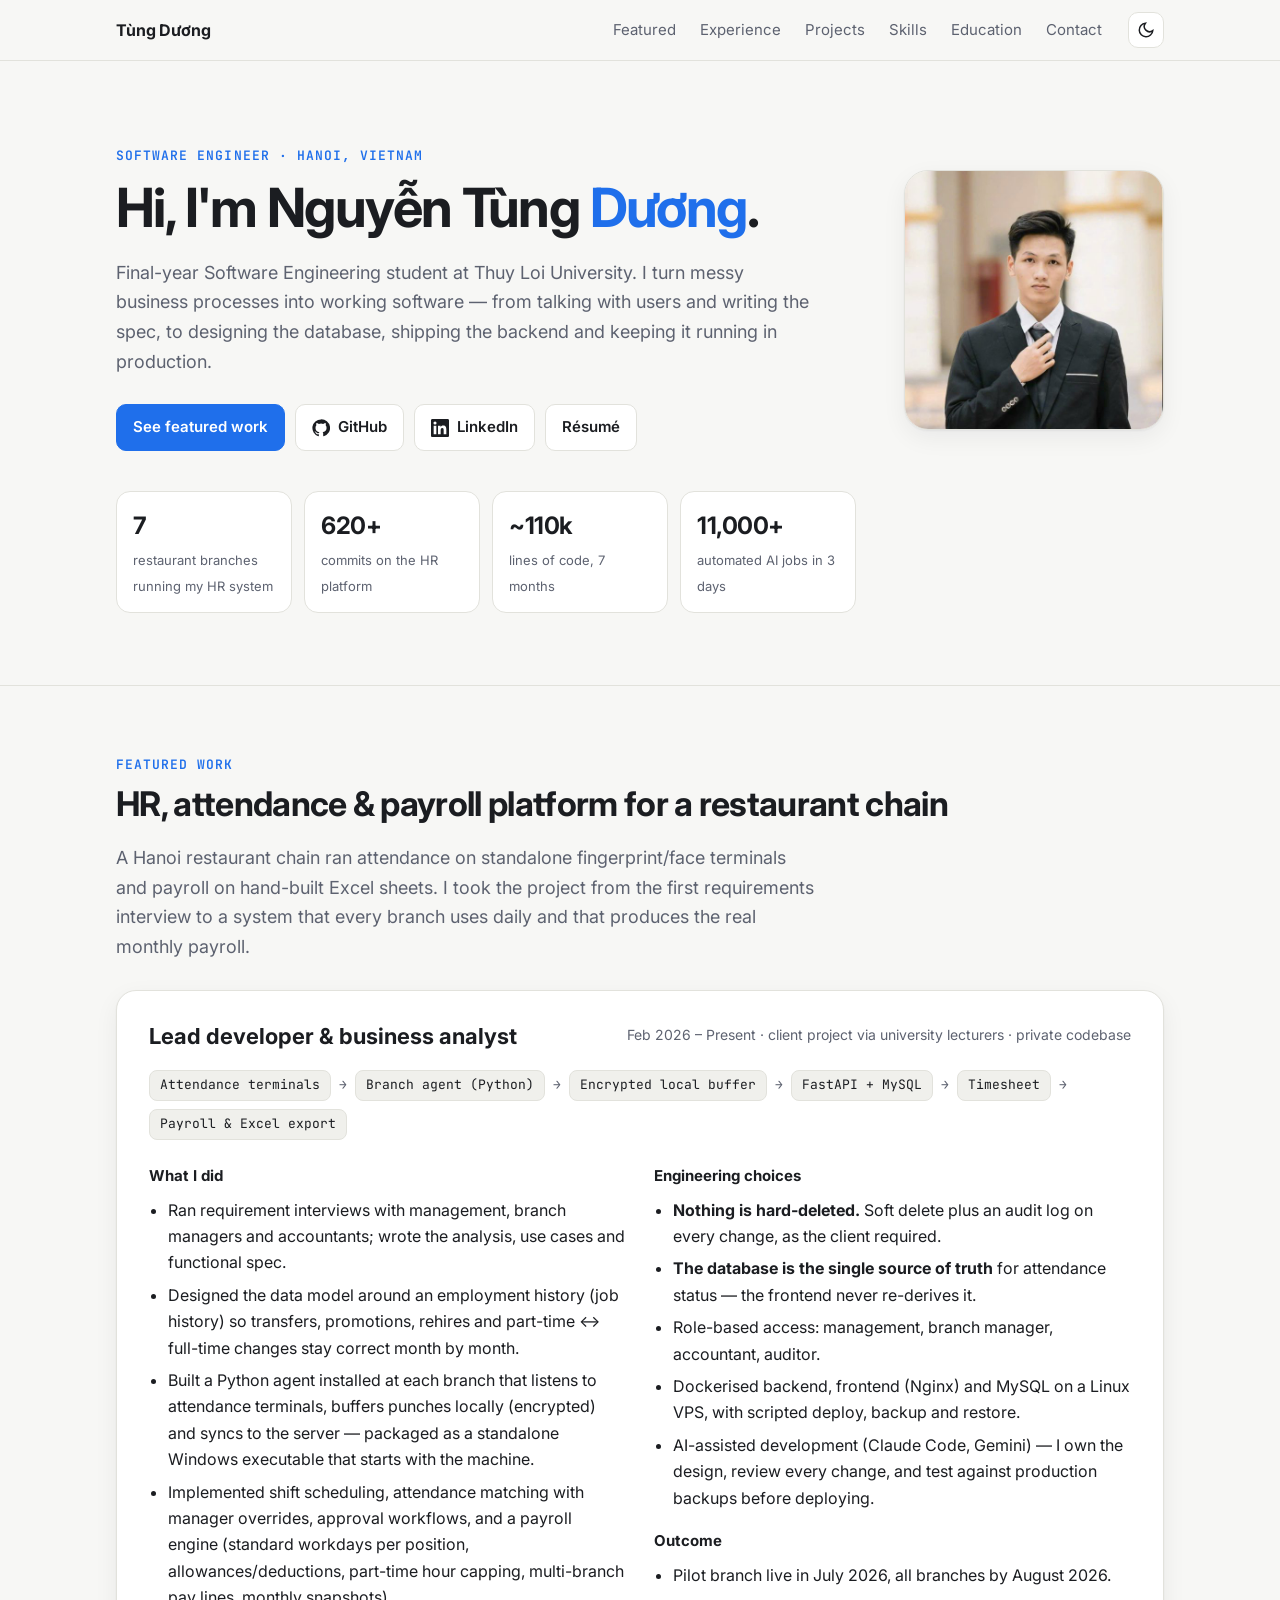
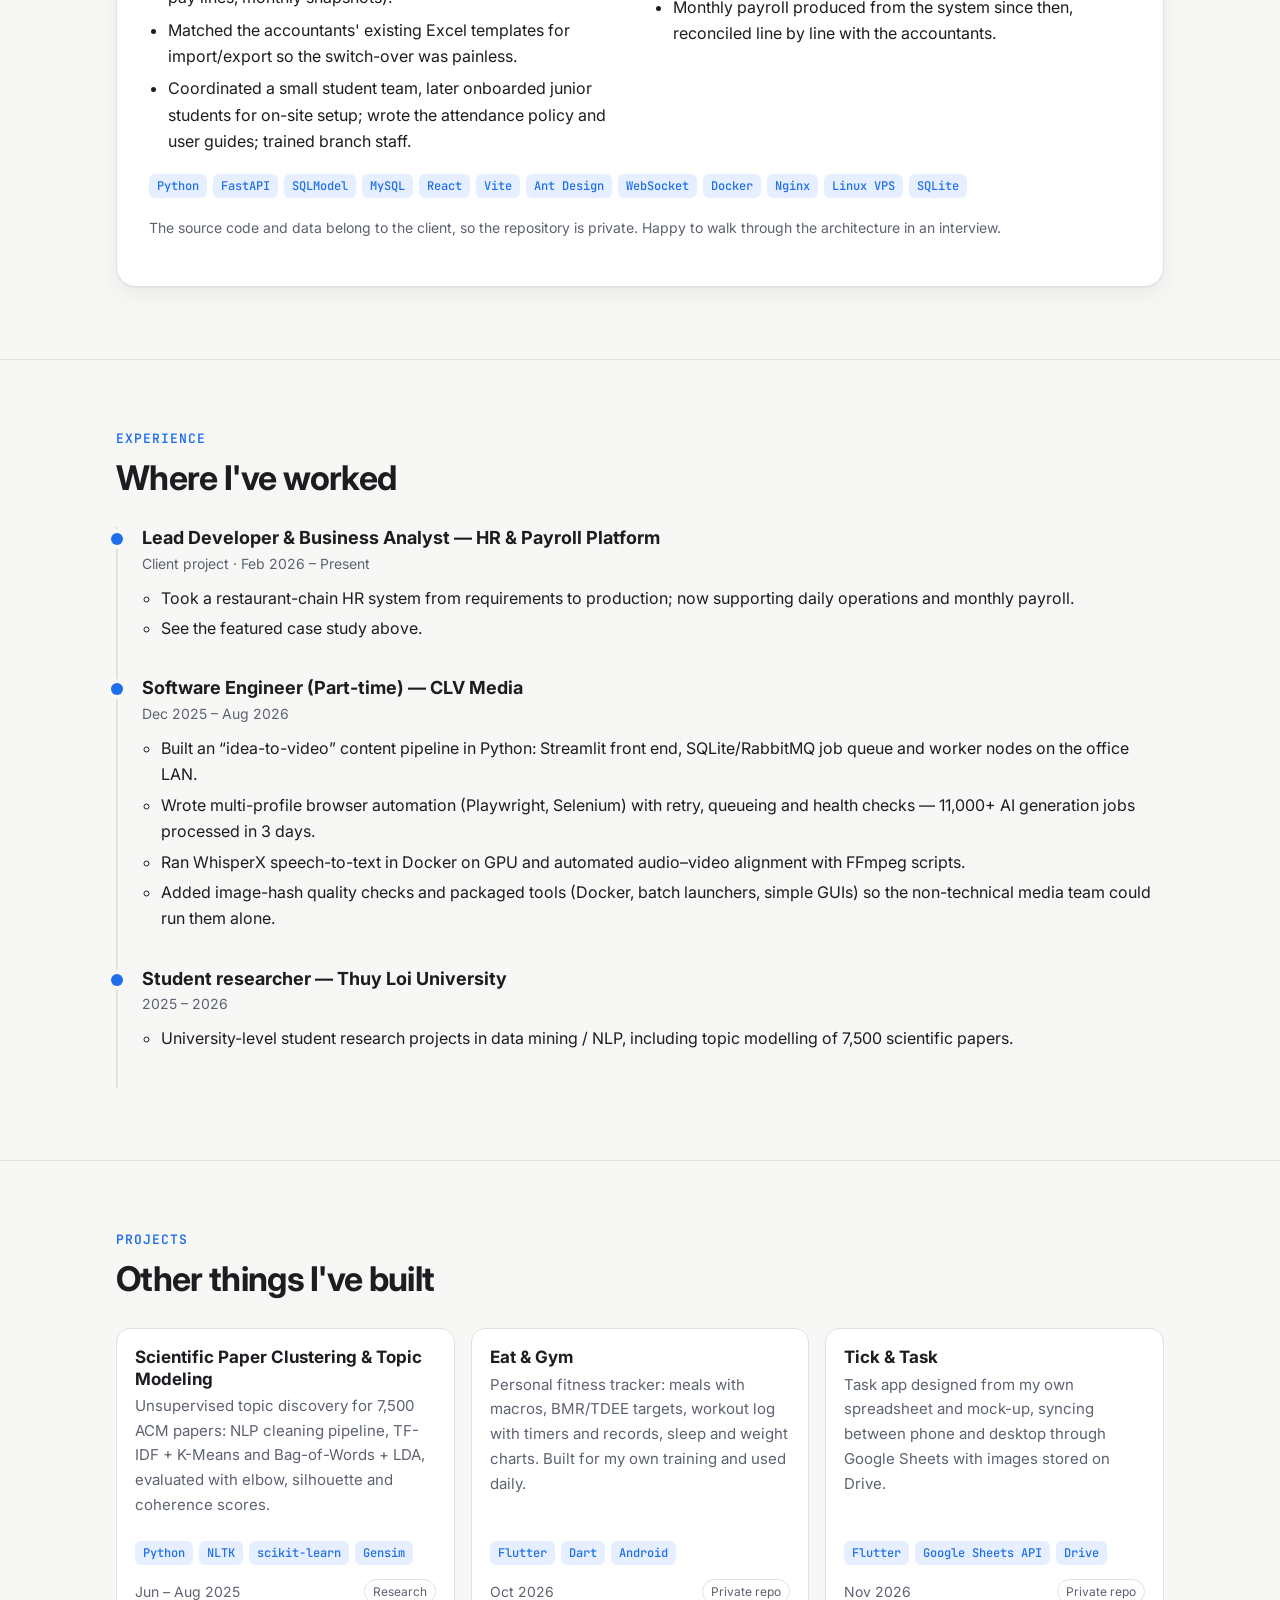
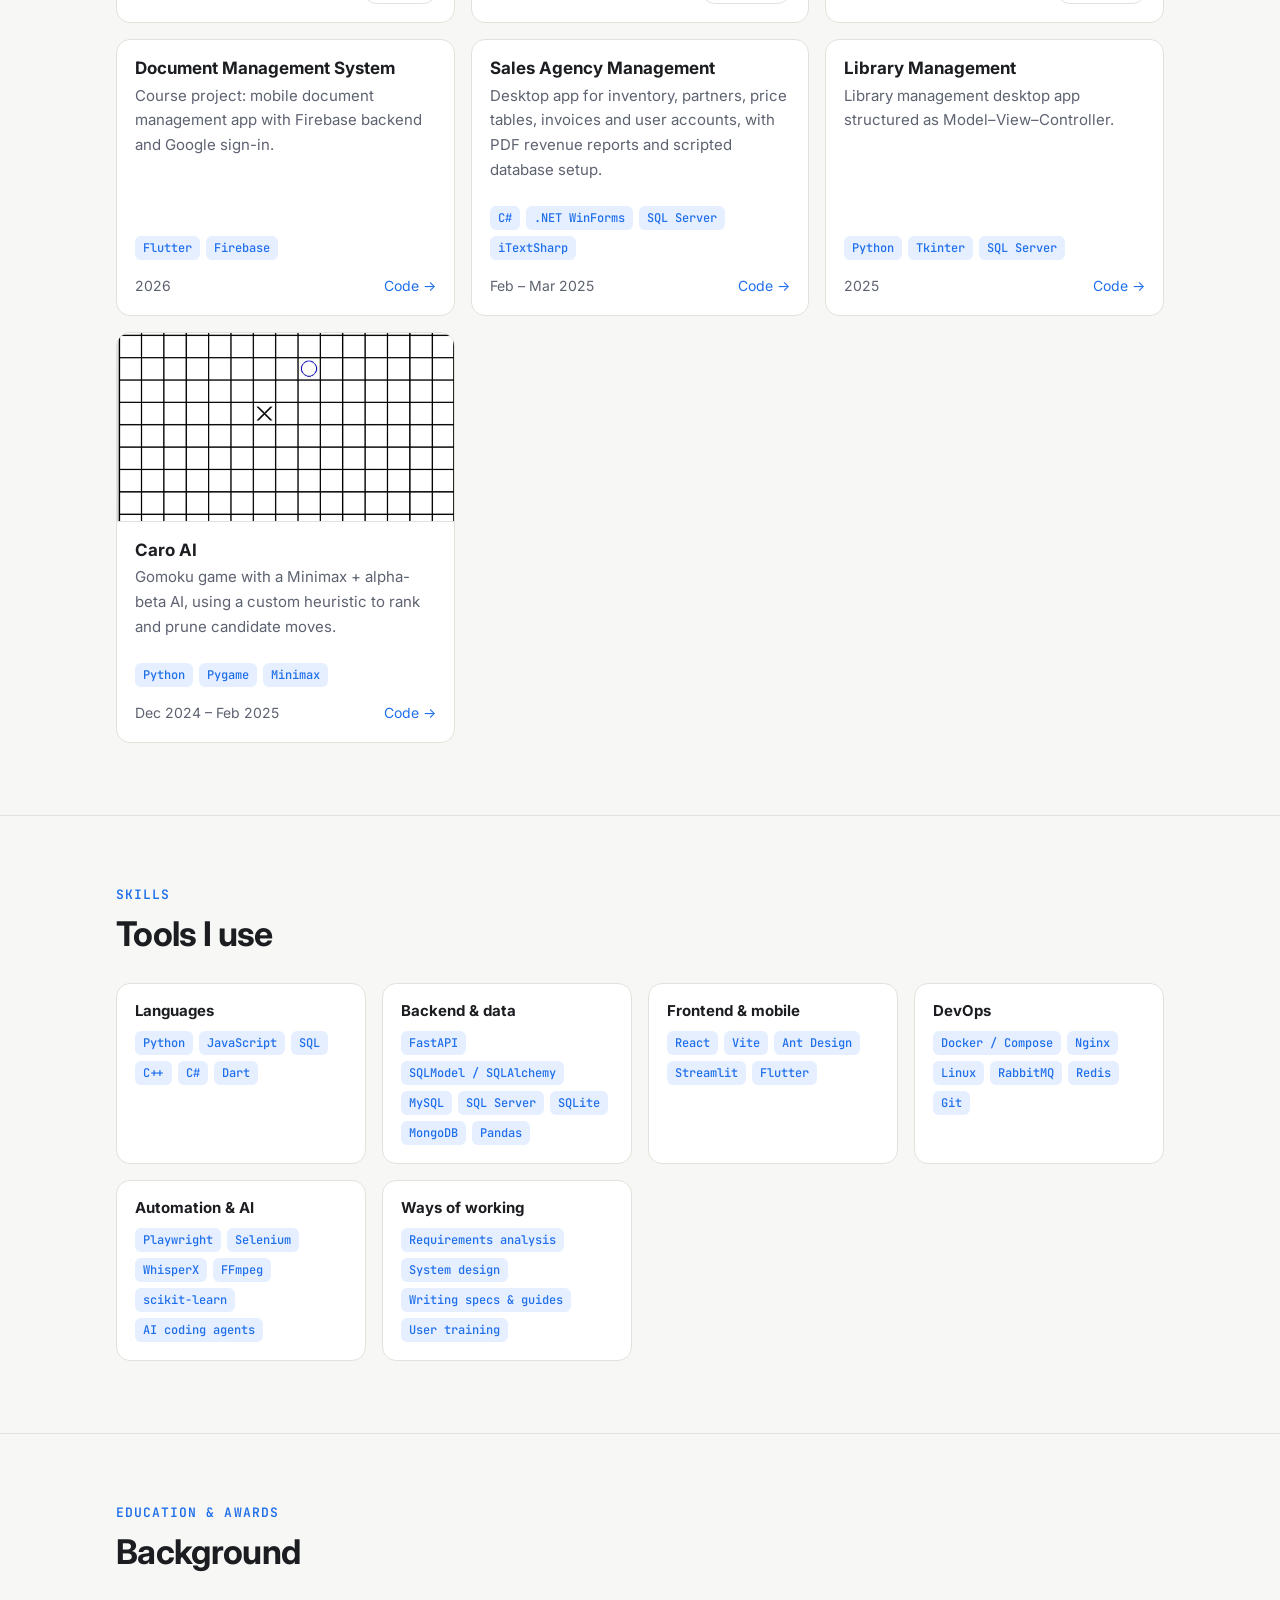
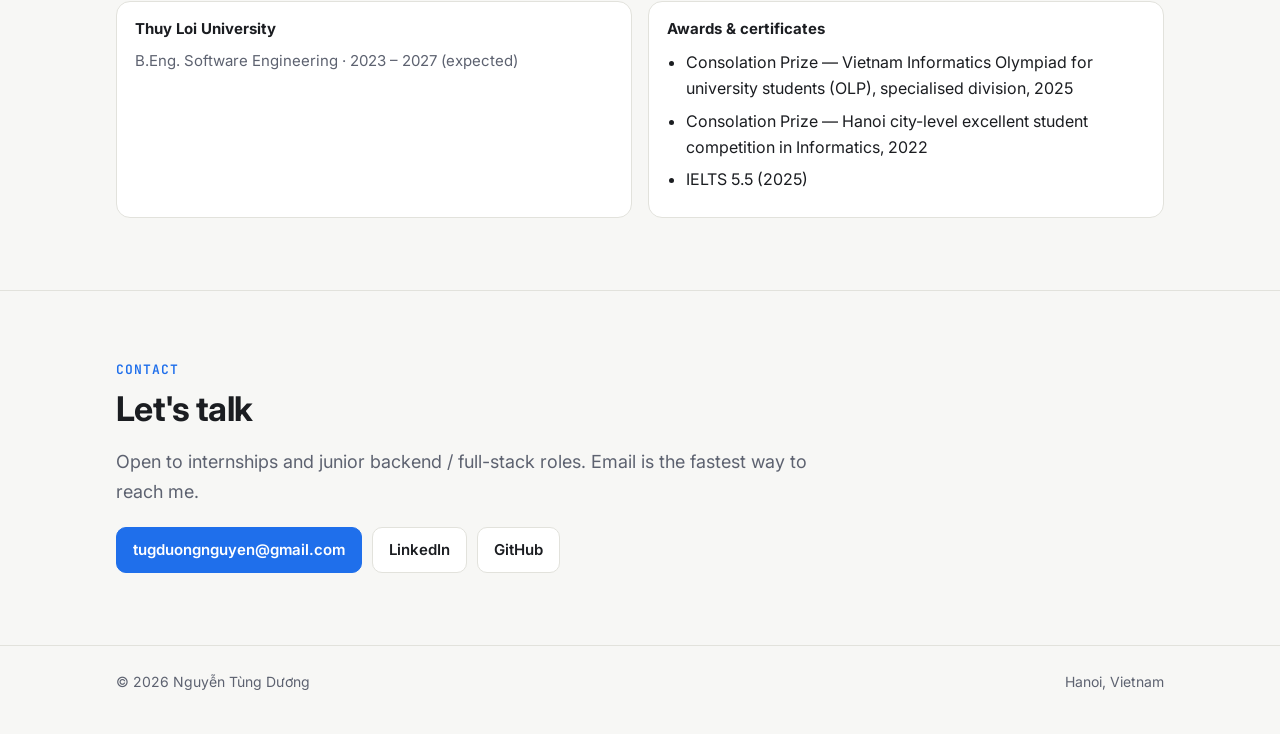
==== index.html @ a62fe825 "Rebuild portfolio with own content; remove template leftovers - Replace Jigar Sable template content" ====
<!DOCTYPE html>
<html lang="en">
<head>
  <meta charset="UTF-8">
  <meta name="viewport" content="width=device-width, initial-scale=1.0">
  <title>Nguyễn Tùng Dương — Software Engineer</title>
  <meta name="description" content="Nguyễn Tùng Dương — final-year Software Engineering student in Hanoi. Backend (Python/FastAPI), full-stack HR &amp; payroll systems in production, automation pipelines.">
  <meta property="og:title" content="Nguyễn Tùng Dương — Software Engineer">
  <meta property="og:description" content="Backend &amp; full-stack developer. Built and operate an HR &amp; payroll platform used by a restaurant chain.">
  <meta property="og:type" content="website">
  <meta property="og:url" content="https://tugduong57.github.io/My-Portfolio/">
  <meta property="og:image" content="https://tugduong57.github.io/My-Portfolio/assets/img/avatar.jpg">
  <link rel="icon" type="image/png" href="assets/img/favicon.png">
  <link rel="apple-touch-icon" href="assets/img/apple-touch-icon.png">
  <link rel="preconnect" href="https://fonts.googleapis.com">
  <link rel="preconnect" href="https://fonts.gstatic.com" crossorigin>
  <link href="https://fonts.googleapis.com/css2?family=Inter:wght@400;500;600;700&family=JetBrains+Mono:wght@500;600&display=swap" rel="stylesheet">
  <link rel="stylesheet" href="assets/css/style.css">
  <script>
    try { var t = localStorage.getItem('theme'); if (t) document.documentElement.setAttribute('data-theme', t); } catch (e) {}
  </script>
</head>
<body>

<header class="site-header">
  <div class="wrap">
    <a class="brand" href="#top">Tùng Dương</a>
    <button class="icon-btn menu-btn" id="menuBtn" aria-label="Open menu" aria-expanded="false">
      <svg width="18" height="18" viewBox="0 0 24 24" fill="none" stroke="currentColor" stroke-width="2" stroke-linecap="round"><path d="M4 7h16M4 12h16M4 17h16"/></svg>
    </button>
    <nav class="nav" id="nav">
      <a href="#work">Featured</a>
      <a href="#experience">Experience</a>
      <a href="#projects">Projects</a>
      <a href="#skills">Skills</a>
      <a href="#education">Education</a>
      <a href="#contact">Contact</a>
    </nav>
    <button class="icon-btn" id="themeBtn" aria-label="Toggle colour theme">
      <svg width="18" height="18" viewBox="0 0 24 24" fill="none" stroke="currentColor" stroke-width="2" stroke-linecap="round"><path d="M21 12.8A9 9 0 1 1 11.2 3a7 7 0 0 0 9.8 9.8z"/></svg>
    </button>
  </div>
</header>

<main id="top">

  <!-- Hero -->
  <section class="hero">
    <div class="wrap">
      <div>
        <div class="eyebrow">Software Engineer · Hanoi, Vietnam</div>
        <h1>Hi, I'm Nguyễn Tùng <span>Dương</span>.</h1>
        <p class="lead">
          Final-year Software Engineering student at Thuy Loi University. I turn messy business
          processes into working software — from talking with users and writing the spec, to
          designing the database, shipping the backend and keeping it running in production.
        </p>
        <div class="btns">
          <a class="btn primary" href="#work">See featured work</a>
          <a class="btn" href="https://github.com/tugduong57" target="_blank" rel="noopener">
            <svg viewBox="0 0 24 24" fill="currentColor" aria-hidden="true"><path d="M12 .5a11.5 11.5 0 0 0-3.64 22.41c.58.1.79-.25.79-.56v-2c-3.2.7-3.88-1.37-3.88-1.37-.53-1.33-1.28-1.69-1.28-1.69-1.05-.71.08-.7.08-.7 1.16.08 1.77 1.19 1.77 1.19 1.03 1.77 2.71 1.26 3.37.96.1-.75.4-1.26.73-1.55-2.56-.29-5.25-1.28-5.25-5.69 0-1.26.45-2.29 1.19-3.1-.12-.29-.52-1.46.11-3.05 0 0 .97-.31 3.17 1.18a11 11 0 0 1 5.77 0c2.2-1.49 3.17-1.18 3.17-1.18.63 1.59.23 2.76.11 3.05.74.81 1.19 1.84 1.19 3.1 0 4.42-2.69 5.39-5.26 5.68.41.36.78 1.06.78 2.14v3.17c0 .31.21.67.8.56A11.5 11.5 0 0 0 12 .5z"/></svg>
            GitHub
          </a>
          <a class="btn" href="https://www.linkedin.com/in/tugduong57/" target="_blank" rel="noopener">
            <svg viewBox="0 0 24 24" fill="currentColor" aria-hidden="true"><path d="M20.45 20.45h-3.56v-5.57c0-1.33-.02-3.04-1.85-3.04-1.85 0-2.14 1.45-2.14 2.94v5.67H9.35V9h3.41v1.56h.05c.48-.9 1.64-1.85 3.37-1.85 3.6 0 4.27 2.37 4.27 5.46v6.28zM5.34 7.43a2.06 2.06 0 1 1 0-4.13 2.06 2.06 0 0 1 0 4.13zM7.12 20.45H3.56V9h3.56v11.45zM22.22 0H1.77C.79 0 0 .77 0 1.73v20.54C0 23.23.79 24 1.77 24h20.45c.98 0 1.78-.77 1.78-1.73V1.73C24 .77 23.2 0 22.22 0z"/></svg>
            LinkedIn
          </a>
          <a class="btn" href="https://docs.google.com/document/d/1SH5laflxFASTBLDP2fK7JLYJUhaVkU3QmoITcRSj9a4/edit?usp=sharing" target="_blank" rel="noopener">Résumé</a>
        </div>
      </div>
      <img class="avatar" src="assets/img/avatar.jpg" alt="Portrait of Nguyễn Tùng Dương" width="560" height="560">
    </div>
    <div class="wrap">
      <div class="stats" aria-label="Highlights">
        <div class="stat"><b>7</b><span>restaurant branches running my HR system</span></div>
        <div class="stat"><b>620+</b><span>commits on the HR platform</span></div>
        <div class="stat"><b>~110k</b><span>lines of code, 7 months</span></div>
        <div class="stat"><b>11,000+</b><span>automated AI jobs in 3 days</span></div>
      </div>
    </div>
  </section>

  <!-- Featured work -->
  <section id="work">
    <div class="wrap">
      <div class="eyebrow">Featured work</div>
      <h2 class="section-title">HR, attendance &amp; payroll platform for a restaurant chain</h2>
      <p class="lead">
        A Hanoi restaurant chain ran attendance on standalone fingerprint/face terminals and payroll on
        hand-built Excel sheets. I took the project from the first requirements interview to a system that
        every branch uses daily and that produces the real monthly payroll.
      </p>

      <article class="case">
        <div class="case-head">
          <h3>Lead developer &amp; business analyst</h3>
          <div class="meta">Feb 2026 – Present · client project via university lecturers · private codebase</div>
        </div>

        <div class="pipeline" aria-label="Data flow">
          <span>Attendance terminals</span><i>→</i>
          <span>Branch agent (Python)</span><i>→</i>
          <span>Encrypted local buffer</span><i>→</i>
          <span>FastAPI + MySQL</span><i>→</i>
          <span>Timesheet</span><i>→</i>
          <span>Payroll &amp; Excel export</span>
        </div>

        <div class="grid-2">
          <div>
            <h4>What I did</h4>
            <ul>
              <li>Ran requirement interviews with management, branch managers and accountants; wrote the analysis, use cases and functional spec.</li>
              <li>Designed the data model around an employment history (job history) so transfers, promotions, rehires and part-time ↔ full-time changes stay correct month by month.</li>
              <li>Built a Python agent installed at each branch that listens to attendance terminals, buffers punches locally (encrypted) and syncs to the server — packaged as a standalone Windows executable that starts with the machine.</li>
              <li>Implemented shift scheduling, attendance matching with manager overrides, approval workflows, and a payroll engine (standard workdays per position, allowances/deductions, part-time hour capping, multi-branch pay lines, monthly snapshots).</li>
              <li>Matched the accountants' existing Excel templates for import/export so the switch-over was painless.</li>
              <li>Coordinated a small student team, later onboarded junior students for on-site setup; wrote the attendance policy and user guides; trained branch staff.</li>
            </ul>
          </div>
          <div>
            <h4>Engineering choices</h4>
            <ul>
              <li><b>Nothing is hard-deleted.</b> Soft delete plus an audit log on every change, as the client required.</li>
              <li><b>The database is the single source of truth</b> for attendance status — the frontend never re-derives it.</li>
              <li>Role-based access: management, branch manager, accountant, auditor.</li>
              <li>Dockerised backend, frontend (Nginx) and MySQL on a Linux VPS, with scripted deploy, backup and restore.</li>
              <li>AI-assisted development (Claude Code, Gemini) — I own the design, review every change, and test against production backups before deploying.</li>
            </ul>
            <h4 style="margin-top:18px">Outcome</h4>
            <ul>
              <li>Pilot branch live in July 2026, all branches by August 2026.</li>
              <li>Monthly payroll produced from the system since then, reconciled line by line with the accountants.</li>
            </ul>
          </div>
        </div>

        <div class="tags">
          <span class="tag">Python</span><span class="tag">FastAPI</span><span class="tag">SQLModel</span><span class="tag">MySQL</span>
          <span class="tag">React</span><span class="tag">Vite</span><span class="tag">Ant Design</span><span class="tag">WebSocket</span>
          <span class="tag">Docker</span><span class="tag">Nginx</span><span class="tag">Linux VPS</span><span class="tag">SQLite</span>
        </div>
        <p class="note">The source code and data belong to the client, so the repository is private. Happy to walk through the architecture in an interview.</p>
      </article>
    </div>
  </section>

  <!-- Experience -->
  <section id="experience">
    <div class="wrap">
      <div class="eyebrow">Experience</div>
      <h2 class="section-title">Where I've worked</h2>
      <ol class="timeline">
        <li>
          <h3>Lead Developer &amp; Business Analyst — HR &amp; Payroll Platform</h3>
          <div class="meta">Client project · Feb 2026 – Present</div>
          <ul>
            <li>Took a restaurant-chain HR system from requirements to production; now supporting daily operations and monthly payroll.</li>
            <li>See the featured case study above.</li>
          </ul>
        </li>
        <li>
          <h3>Software Engineer (Part-time) — CLV Media</h3>
          <div class="meta">Dec 2025 – Aug 2026</div>
          <ul>
            <li>Built an “idea-to-video” content pipeline in Python: Streamlit front end, SQLite/RabbitMQ job queue and worker nodes on the office LAN.</li>
            <li>Wrote multi-profile browser automation (Playwright, Selenium) with retry, queueing and health checks — 11,000+ AI generation jobs processed in 3 days.</li>
            <li>Ran WhisperX speech-to-text in Docker on GPU and automated audio–video alignment with FFmpeg scripts.</li>
            <li>Added image-hash quality checks and packaged tools (Docker, batch launchers, simple GUIs) so the non-technical media team could run them alone.</li>
          </ul>
        </li>
        <li>
          <h3>Student researcher — Thuy Loi University</h3>
          <div class="meta">2025 – 2026</div>
          <ul>
            <li>University-level student research projects in data mining / NLP, including topic modelling of 7,500 scientific papers.</li>
          </ul>
        </li>
      </ol>
    </div>
  </section>

  <!-- Projects -->
  <section id="projects">
    <div class="wrap">
      <div class="eyebrow">Projects</div>
      <h2 class="section-title">Other things I've built</h2>
      <div class="cards">

        <article class="card">
          <div class="card-body">
            <h3>Scientific Paper Clustering &amp; Topic Modeling</h3>
            <p>Unsupervised topic discovery for 7,500 ACM papers: NLP cleaning pipeline, TF-IDF + K-Means and Bag-of-Words + LDA, evaluated with elbow, silhouette and coherence scores.</p>
            <div class="tags"><span class="tag">Python</span><span class="tag">NLTK</span><span class="tag">scikit-learn</span><span class="tag">Gensim</span></div>
            <div class="card-foot"><span class="meta">Jun – Aug 2025</span><span class="badge">Research</span></div>
          </div>
        </article>

        <article class="card">
          <div class="card-body">
            <h3>Eat &amp; Gym</h3>
            <p>Personal fitness tracker: meals with macros, BMR/TDEE targets, workout log with timers and records, sleep and weight charts. Built for my own training and used daily.</p>
            <div class="tags"><span class="tag">Flutter</span><span class="tag">Dart</span><span class="tag">Android</span></div>
            <div class="card-foot"><span class="meta">Oct 2026</span><span class="badge">Private repo</span></div>
          </div>
        </article>

        <article class="card">
          <div class="card-body">
            <h3>Tick &amp; Task</h3>
            <p>Task app designed from my own spreadsheet and mock-up, syncing between phone and desktop through Google Sheets with images stored on Drive.</p>
            <div class="tags"><span class="tag">Flutter</span><span class="tag">Google Sheets API</span><span class="tag">Drive</span></div>
            <div class="card-foot"><span class="meta">Nov 2026</span><span class="badge">Private repo</span></div>
          </div>
        </article>

        <article class="card">
          <div class="card-body">
            <h3>Document Management System</h3>
            <p>Course project: mobile document management app with Firebase backend and Google sign-in.</p>
            <div class="tags"><span class="tag">Flutter</span><span class="tag">Firebase</span></div>
            <div class="card-foot"><span class="meta">2026</span><a href="https://github.com/tugduong57/Document-Management-System---with-Firebase" target="_blank" rel="noopener">Code →</a></div>
          </div>
        </article>

        <article class="card">
          <div class="card-body">
            <h3>Sales Agency Management</h3>
            <p>Desktop app for inventory, partners, price tables, invoices and user accounts, with PDF revenue reports and scripted database setup.</p>
            <div class="tags"><span class="tag">C#</span><span class="tag">.NET WinForms</span><span class="tag">SQL Server</span><span class="tag">iTextSharp</span></div>
            <div class="card-foot"><span class="meta">Feb – Mar 2025</span><a href="https://github.com/tugduong57/Winform-PhanMemQuanLi" target="_blank" rel="noopener">Code →</a></div>
          </div>
        </article>

        <article class="card">
          <div class="card-body">
            <h3>Library Management</h3>
            <p>Library management desktop app structured as Model–View–Controller.</p>
            <div class="tags"><span class="tag">Python</span><span class="tag">Tkinter</span><span class="tag">SQL Server</span></div>
            <div class="card-foot"><span class="meta">2025</span><a href="https://github.com/tugduong57/Tkinter-SQLServer_QuanLyThuVien" target="_blank" rel="noopener">Code →</a></div>
          </div>
        </article>

        <article class="card">
          <img src="assets/img/caro-ai.jpg" alt="Caro (Gomoku) board from the Caro AI project" loading="lazy" width="609" height="640">
          <div class="card-body">
            <h3>Caro AI</h3>
            <p>Gomoku game with a Minimax + alpha-beta AI, using a custom heuristic to rank and prune candidate moves.</p>
            <div class="tags"><span class="tag">Python</span><span class="tag">Pygame</span><span class="tag">Minimax</span></div>
            <div class="card-foot"><span class="meta">Dec 2024 – Feb 2025</span><a href="https://github.com/tugduong57/Pygame-MinimaxAlphaBeta_Co_Caro_CoBan" target="_blank" rel="noopener">Code →</a></div>
          </div>
        </article>

      </div>
    </div>
  </section>

  <!-- Skills -->
  <section id="skills">
    <div class="wrap">
      <div class="eyebrow">Skills</div>
      <h2 class="section-title">Tools I use</h2>
      <div class="skills">
        <div class="skill"><h3>Languages</h3><div class="tags"><span class="tag">Python</span><span class="tag">JavaScript</span><span class="tag">SQL</span><span class="tag">C++</span><span class="tag">C#</span><span class="tag">Dart</span></div></div>
        <div class="skill"><h3>Backend &amp; data</h3><div class="tags"><span class="tag">FastAPI</span><span class="tag">SQLModel / SQLAlchemy</span><span class="tag">MySQL</span><span class="tag">SQL Server</span><span class="tag">SQLite</span><span class="tag">MongoDB</span><span class="tag">Pandas</span></div></div>
        <div class="skill"><h3>Frontend &amp; mobile</h3><div class="tags"><span class="tag">React</span><span class="tag">Vite</span><span class="tag">Ant Design</span><span class="tag">Streamlit</span><span class="tag">Flutter</span></div></div>
        <div class="skill"><h3>DevOps</h3><div class="tags"><span class="tag">Docker / Compose</span><span class="tag">Nginx</span><span class="tag">Linux</span><span class="tag">RabbitMQ</span><span class="tag">Redis</span><span class="tag">Git</span></div></div>
        <div class="skill"><h3>Automation &amp; AI</h3><div class="tags"><span class="tag">Playwright</span><span class="tag">Selenium</span><span class="tag">WhisperX</span><span class="tag">FFmpeg</span><span class="tag">scikit-learn</span><span class="tag">AI coding agents</span></div></div>
        <div class="skill"><h3>Ways of working</h3><div class="tags"><span class="tag">Requirements analysis</span><span class="tag">System design</span><span class="tag">Writing specs &amp; guides</span><span class="tag">User training</span></div></div>
      </div>
    </div>
  </section>

  <!-- Education -->
  <section id="education">
    <div class="wrap">
      <div class="eyebrow">Education &amp; awards</div>
      <h2 class="section-title">Background</h2>
      <div class="edu">
        <div class="skill">
          <h3>Thuy Loi University</h3>
          <p>B.Eng. Software Engineering · 2023 – 2027 (expected)</p>
        </div>
        <div class="skill">
          <h3>Awards &amp; certificates</h3>
          <ul>
            <li>Consolation Prize — Vietnam Informatics Olympiad for university students (OLP), specialised division, 2025</li>
            <li>Consolation Prize — Hanoi city-level excellent student competition in Informatics, 2022</li>
            <li>IELTS 5.5 (2025)</li>
          </ul>
        </div>
      </div>
    </div>
  </section>

  <!-- Contact -->
  <section id="contact" class="contact">
    <div class="wrap">
      <div class="eyebrow">Contact</div>
      <h2 class="section-title">Let's talk</h2>
      <p class="lead">Open to internships and junior backend / full-stack roles. Email is the fastest way to reach me.</p>
      <div class="btns">
        <a class="btn primary" href="mailto:tugduongnguyen@gmail.com">tugduongnguyen@gmail.com</a>
        <a class="btn" href="https://www.linkedin.com/in/tugduong57/" target="_blank" rel="noopener">LinkedIn</a>
        <a class="btn" href="https://github.com/tugduong57" target="_blank" rel="noopener">GitHub</a>
      </div>
    </div>
  </section>

</main>

<footer class="site-footer">
  <div class="wrap">
    <span>© <span id="year">2026</span> Nguyễn Tùng Dương</span>
    <span>Hanoi, Vietnam</span>
  </div>
</footer>

<script src="assets/js/main.js"></script>
</body>
</html>
---- assets/css/style.css ----
/* ===== Tokens ===== */
:root {
  --bg: #f7f7f5;
  --surface: #ffffff;
  --surface-2: #f0f0ec;
  --text: #1b1d21;
  --muted: #5d6270;
  --line: #e2e2dc;
  --accent: #1f6feb;
  --accent-soft: #e6efff;
  --ok: #1a7f4b;
  --radius: 14px;
  --shadow: 0 1px 2px rgba(16, 24, 40, .05), 0 8px 24px rgba(16, 24, 40, .06);
  --max: 1080px;
  --font: "Inter", system-ui, -apple-system, "Segoe UI", Roboto, sans-serif;
  --mono: "JetBrains Mono", ui-monospace, SFMono-Regular, Menlo, monospace;
  color-scheme: light;
}
@media (prefers-color-scheme: dark) {
  :root:not([data-theme="light"]) {
    --bg: #0f1115;
    --surface: #161a20;
    --surface-2: #1c2129;
    --text: #e8eaee;
    --muted: #9aa1ad;
    --line: #2a303a;
    --accent: #6ea8ff;
    --accent-soft: #1a2638;
    --ok: #4cc38a;
    --shadow: 0 1px 2px rgba(0, 0, 0, .3), 0 8px 24px rgba(0, 0, 0, .25);
    color-scheme: dark;
  }
}
:root[data-theme="dark"] {
  --bg: #0f1115;
  --surface: #161a20;
  --surface-2: #1c2129;
  --text: #e8eaee;
  --muted: #9aa1ad;
  --line: #2a303a;
  --accent: #6ea8ff;
  --accent-soft: #1a2638;
  --ok: #4cc38a;
  --shadow: 0 1px 2px rgba(0, 0, 0, .3), 0 8px 24px rgba(0, 0, 0, .25);
  color-scheme: dark;
}

/* ===== Base ===== */
*, *::before, *::after { box-sizing: border-box; }
html { scroll-behavior: smooth; scroll-padding-top: 72px; }
body {
  margin: 0;
  background: var(--bg);
  color: var(--text);
  font: 16px/1.65 var(--font);
  -webkit-font-smoothing: antialiased;
}
img { max-width: 100%; display: block; }
a { color: var(--accent); text-decoration: none; }
a:hover { text-decoration: underline; }
h1, h2, h3 { line-height: 1.25; margin: 0 0 .5em; }
p { margin: 0 0 1em; }
ul { margin: 0; padding-left: 1.2em; }
.wrap { max-width: var(--max); margin: 0 auto; padding: 0 16px; }
.sr-only { position: absolute; width: 1px; height: 1px; overflow: hidden; clip: rect(0 0 0 0); }

/* ===== Header ===== */
.site-header {
  position: sticky; top: 0; z-index: 10;
  background: color-mix(in srgb, var(--bg) 85%, transparent);
  backdrop-filter: blur(10px);
  border-bottom: 1px solid var(--line);
}
.site-header .wrap { display: flex; align-items: center; gap: 16px; height: 60px; }
.brand { font-weight: 700; color: var(--text); letter-spacing: -.01em; }
.brand:hover { text-decoration: none; }
.nav { margin-left: auto; display: flex; gap: 4px; }
.nav a { color: var(--muted); padding: 6px 10px; border-radius: 8px; font-size: 15px; }
.nav a:hover { color: var(--text); background: var(--surface-2); text-decoration: none; }
.icon-btn {
  display: inline-grid; place-items: center; width: 36px; height: 36px;
  border: 1px solid var(--line); border-radius: 10px; background: var(--surface);
  color: var(--text); cursor: pointer;
}
.menu-btn { display: none; }
@media (max-width: 760px) {
  .menu-btn { display: inline-grid; margin-left: auto; }
  .nav {
    display: none; position: absolute; top: 60px; left: 0; right: 0;
    flex-direction: column; padding: 8px 16px 16px; background: var(--bg);
    border-bottom: 1px solid var(--line);
  }
  .nav.open { display: flex; }
}

/* ===== Sections ===== */
section { padding: 72px 0; }
section + section { border-top: 1px solid var(--line); }
.eyebrow {
  font: 600 13px/1 var(--mono); text-transform: uppercase; letter-spacing: .08em;
  color: var(--accent); margin-bottom: 12px;
}
.section-title { font-size: clamp(26px, 4vw, 34px); letter-spacing: -.02em; }
.lead { color: var(--muted); font-size: 18px; max-width: 64ch; }

/* ===== Hero ===== */
.hero { padding: 88px 0 72px; }
.hero .wrap { display: grid; grid-template-columns: 1fr 260px; gap: 48px; align-items: center; }
.hero h1 { font-size: clamp(34px, 6vw, 54px); letter-spacing: -.03em; margin-bottom: 16px; }
.hero h1 span { color: var(--accent); }
.hero .lead { margin-bottom: 28px; }
.avatar {
  width: 100%; height: auto; aspect-ratio: 1; object-fit: cover; border-radius: 24px;
  border: 1px solid var(--line); box-shadow: var(--shadow);
}
.btns { display: flex; flex-wrap: wrap; gap: 10px; }
.btn {
  display: inline-flex; align-items: center; gap: 8px; padding: 10px 16px;
  border-radius: 10px; border: 1px solid var(--line); background: var(--surface);
  color: var(--text); font-weight: 600; font-size: 15px;
}
.btn:hover { text-decoration: none; border-color: var(--accent); }
.btn.primary { background: var(--accent); border-color: var(--accent); color: #fff; }
.btn svg { width: 18px; height: 18px; }
.stats { display: grid; grid-template-columns: repeat(4, 1fr); gap: 12px; margin-top: 40px; }
.stat { background: var(--surface); border: 1px solid var(--line); border-radius: var(--radius); padding: 14px 16px; }
.stat b { display: block; font-size: 24px; letter-spacing: -.02em; }
.stat span { color: var(--muted); font-size: 13px; }
@media (max-width: 760px) {
  .hero .wrap { grid-template-columns: 1fr; gap: 28px; }
  .hero .avatar { width: 160px; order: -1; }
  .stats { grid-template-columns: repeat(2, 1fr); }
}

/* ===== Case study ===== */
.case {
  background: var(--surface); border: 1px solid var(--line); border-radius: 20px;
  box-shadow: var(--shadow); padding: 32px; margin-top: 28px;
}
.case-head { display: flex; flex-wrap: wrap; justify-content: space-between; gap: 8px 24px; margin-bottom: 18px; }
.case-head h3 { font-size: 22px; margin: 0; }
.meta { color: var(--muted); font-size: 14px; }
.grid-2 { display: grid; grid-template-columns: 1fr 1fr; gap: 28px; }
.grid-2 h4 { margin: 0 0 8px; font-size: 15px; }
.grid-2 li { margin-bottom: 6px; }
@media (max-width: 760px) { .grid-2 { grid-template-columns: 1fr; } .case { padding: 20px; } }
.pipeline {
  display: flex; flex-wrap: wrap; align-items: center; gap: 8px; margin: 20px 0 24px;
  font: 13px/1.3 var(--mono);
}
.pipeline span { background: var(--surface-2); border: 1px solid var(--line); border-radius: 8px; padding: 6px 10px; }
.pipeline i { color: var(--muted); font-style: normal; }
.tags { display: flex; flex-wrap: wrap; gap: 6px; margin-top: 14px; }
.tag {
  font: 500 12px/1 var(--mono); padding: 6px 8px; border-radius: 6px;
  background: var(--accent-soft); color: var(--accent);
}
.note { font-size: 14px; color: var(--muted); margin-top: 18px; }

/* ===== Timeline ===== */
.timeline { list-style: none; padding: 0; margin: 28px 0 0; border-left: 2px solid var(--line); }
.timeline > li { position: relative; padding: 0 0 32px 24px; }
.timeline > li::before {
  content: ""; position: absolute; left: -7px; top: 6px; width: 12px; height: 12px;
  border-radius: 50%; background: var(--accent); box-shadow: 0 0 0 4px var(--bg);
}
.timeline h3 { font-size: 18px; margin-bottom: 2px; }
.timeline .meta { margin-bottom: 10px; }
.timeline ul li { margin-bottom: 4px; }

/* ===== Projects ===== */
.cards { display: grid; grid-template-columns: repeat(auto-fill, minmax(290px, 1fr)); gap: 16px; margin-top: 28px; }
.card {
  display: flex; flex-direction: column; background: var(--surface);
  border: 1px solid var(--line); border-radius: var(--radius); overflow: hidden;
}
.card img { width: 100%; height: auto; aspect-ratio: 16/9; object-fit: cover; border-bottom: 1px solid var(--line); }
.card-body { padding: 18px; display: flex; flex-direction: column; flex: 1; }
.card h3 { font-size: 17px; margin-bottom: 4px; }
.card p { color: var(--muted); font-size: 15px; }
.card .tags { margin-top: auto; padding-top: 8px; }
.card-foot { display: flex; justify-content: space-between; align-items: center; margin-top: 14px; font-size: 14px; }
.badge { font-size: 12px; color: var(--muted); border: 1px solid var(--line); border-radius: 999px; padding: 2px 8px; }

/* ===== Skills ===== */
.skills { display: grid; grid-template-columns: repeat(auto-fill, minmax(240px, 1fr)); gap: 16px; margin-top: 28px; }
.skill { background: var(--surface); border: 1px solid var(--line); border-radius: var(--radius); padding: 18px; }
.skill h3 { font-size: 15px; margin-bottom: 10px; }
.skill .tags { margin-top: 0; }

/* ===== Education ===== */
.edu { display: grid; grid-template-columns: 1fr 1fr; gap: 16px; margin-top: 28px; }
.edu .skill p { margin: 0; color: var(--muted); font-size: 15px; }
.edu .skill li { margin-bottom: 6px; }
@media (max-width: 760px) { .edu { grid-template-columns: 1fr; } }

/* ===== Contact & footer ===== */
.contact .btns { margin-top: 20px; }
.site-footer { border-top: 1px solid var(--line); padding: 24px 0 40px; color: var(--muted); font-size: 14px; }
.site-footer .wrap { display: flex; flex-wrap: wrap; justify-content: space-between; gap: 8px; }

/* ===== 404 ===== */
.notfound { min-height: 80vh; display: grid; place-items: center; text-align: center; }
.notfound h1 { font-size: 72px; margin: 0; letter-spacing: -.04em; }
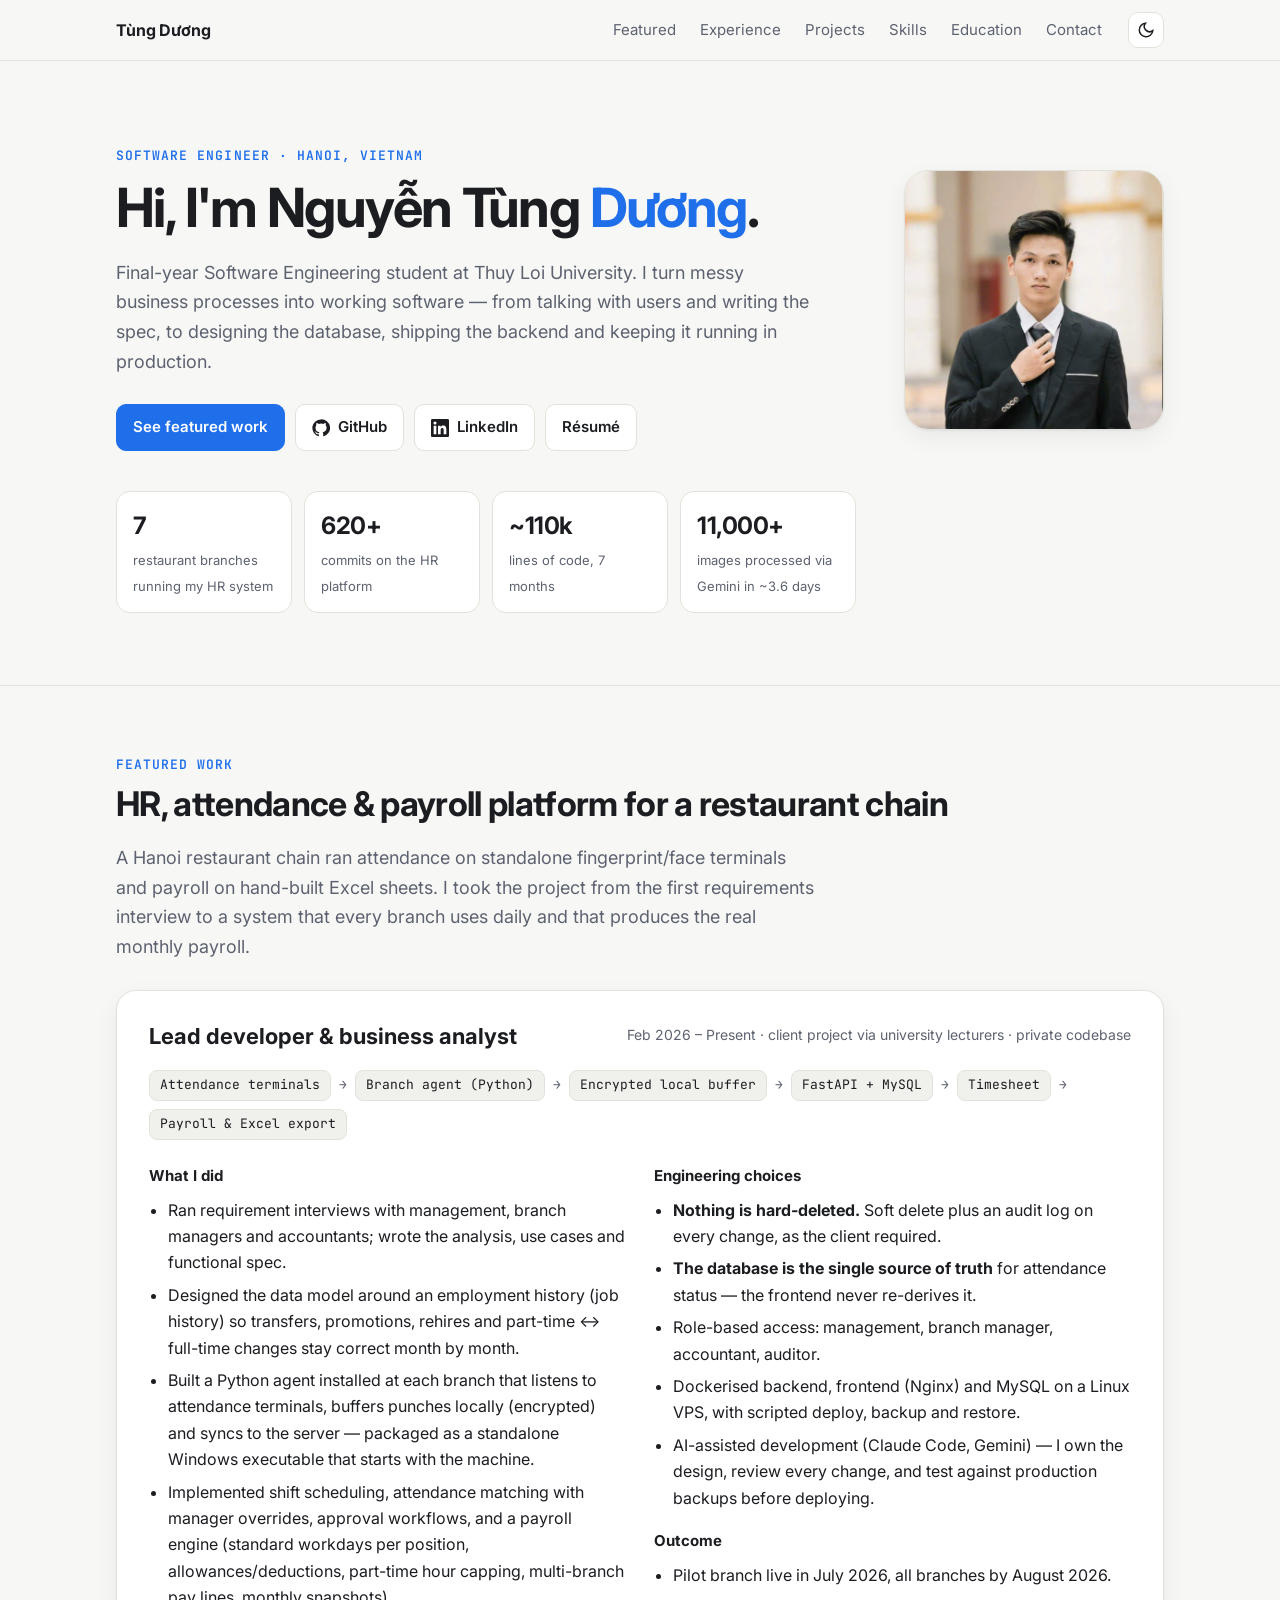
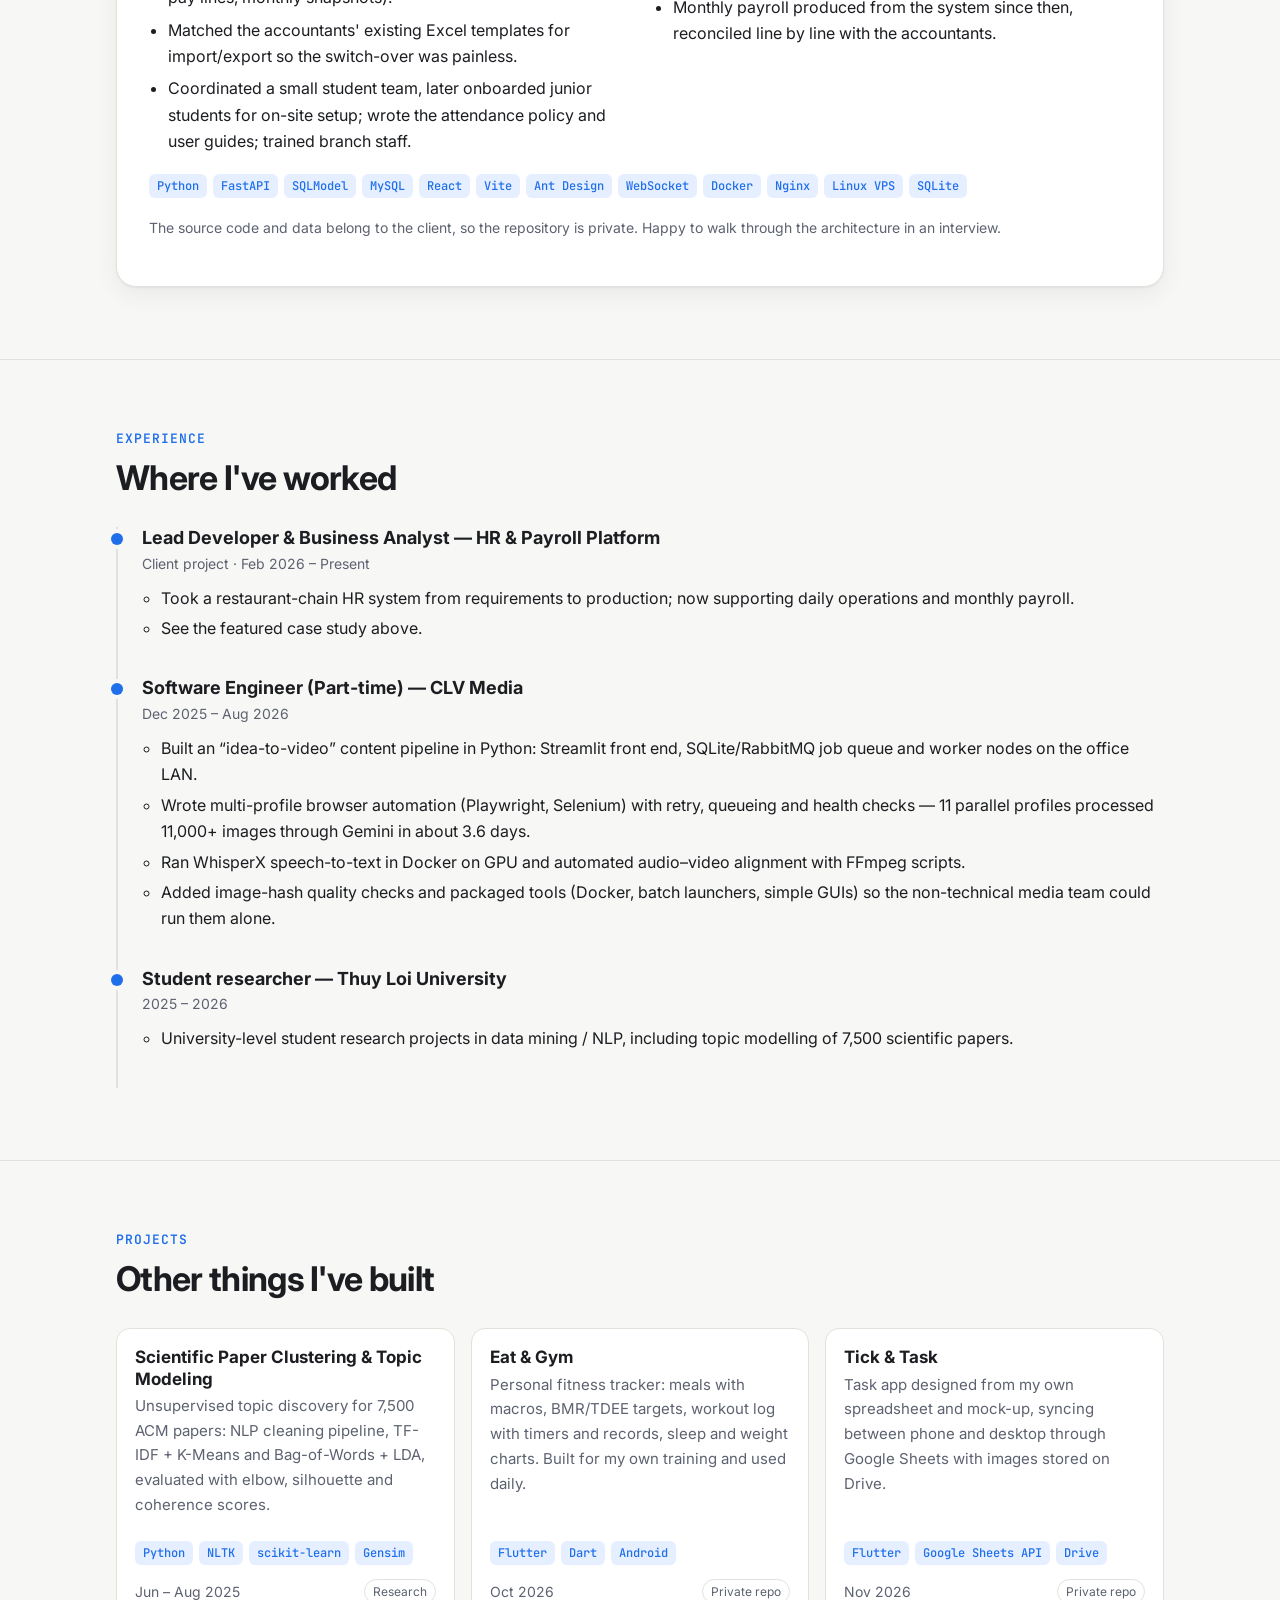
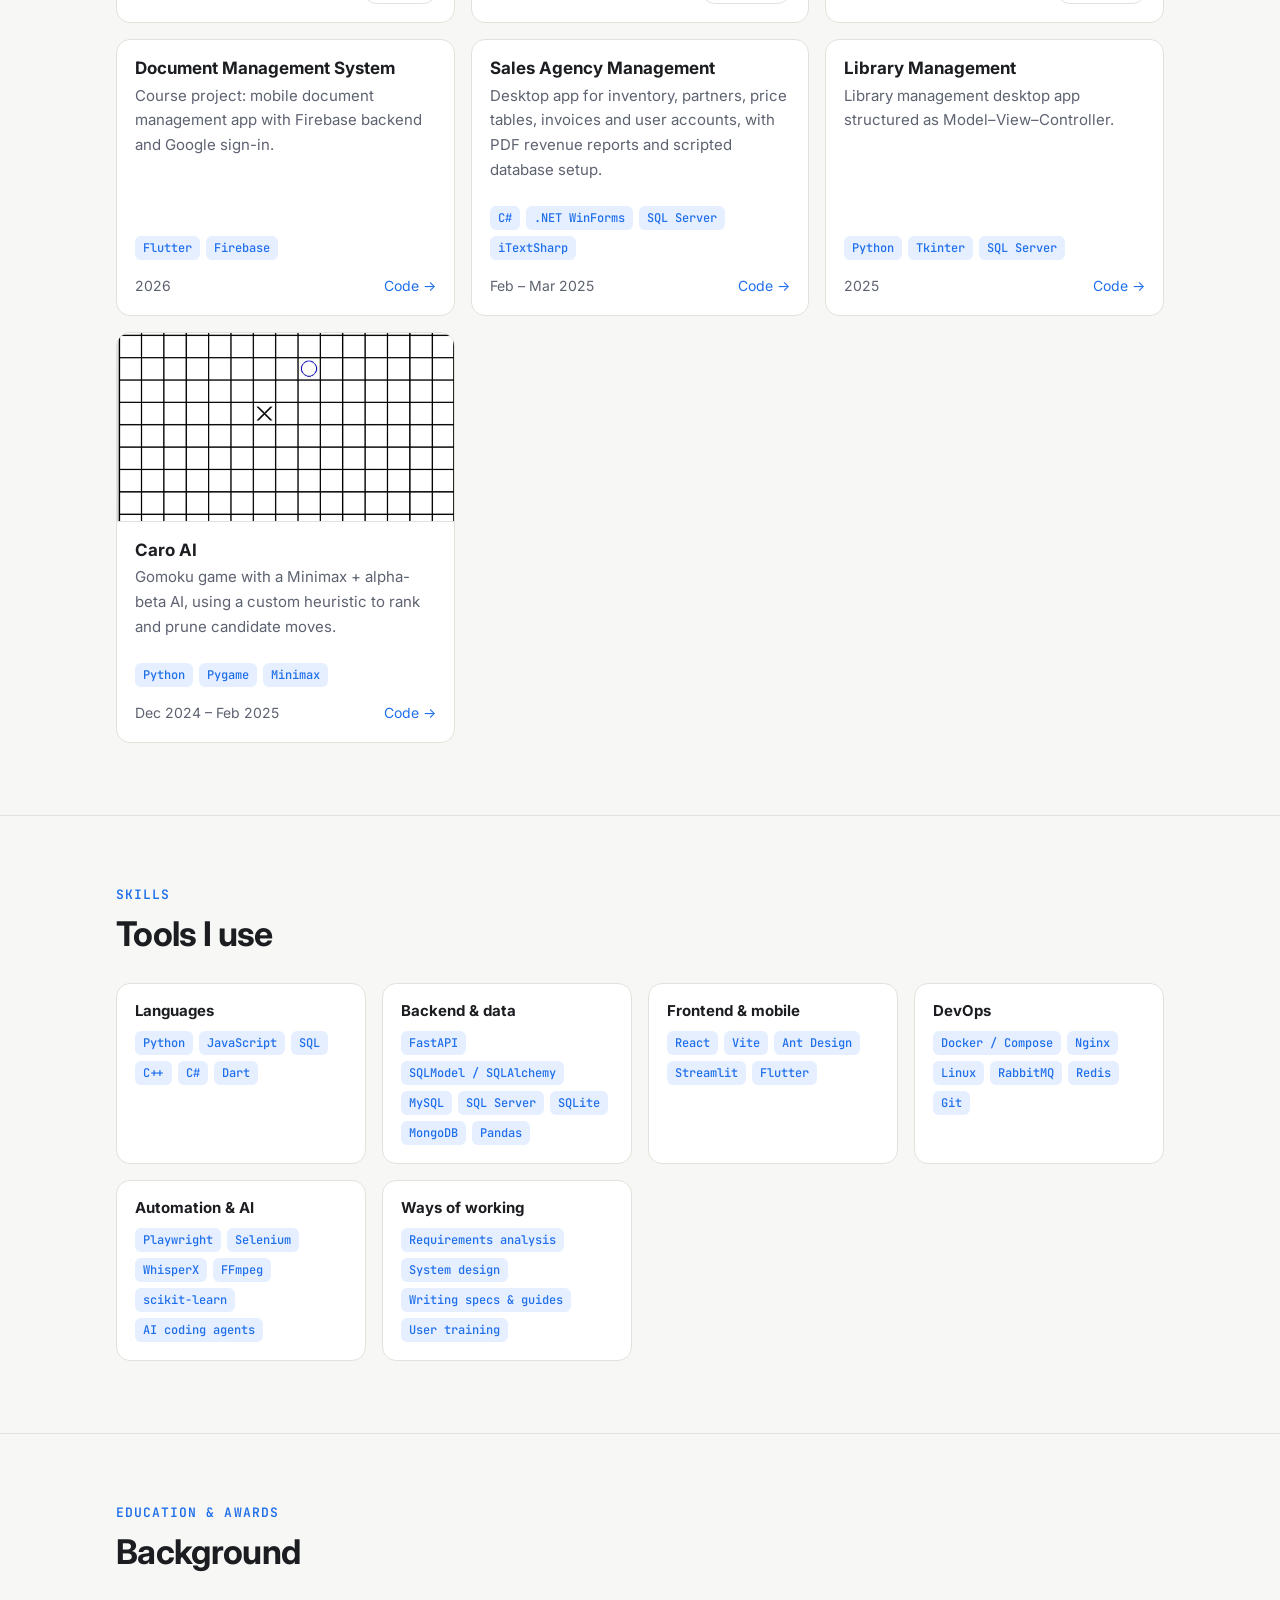
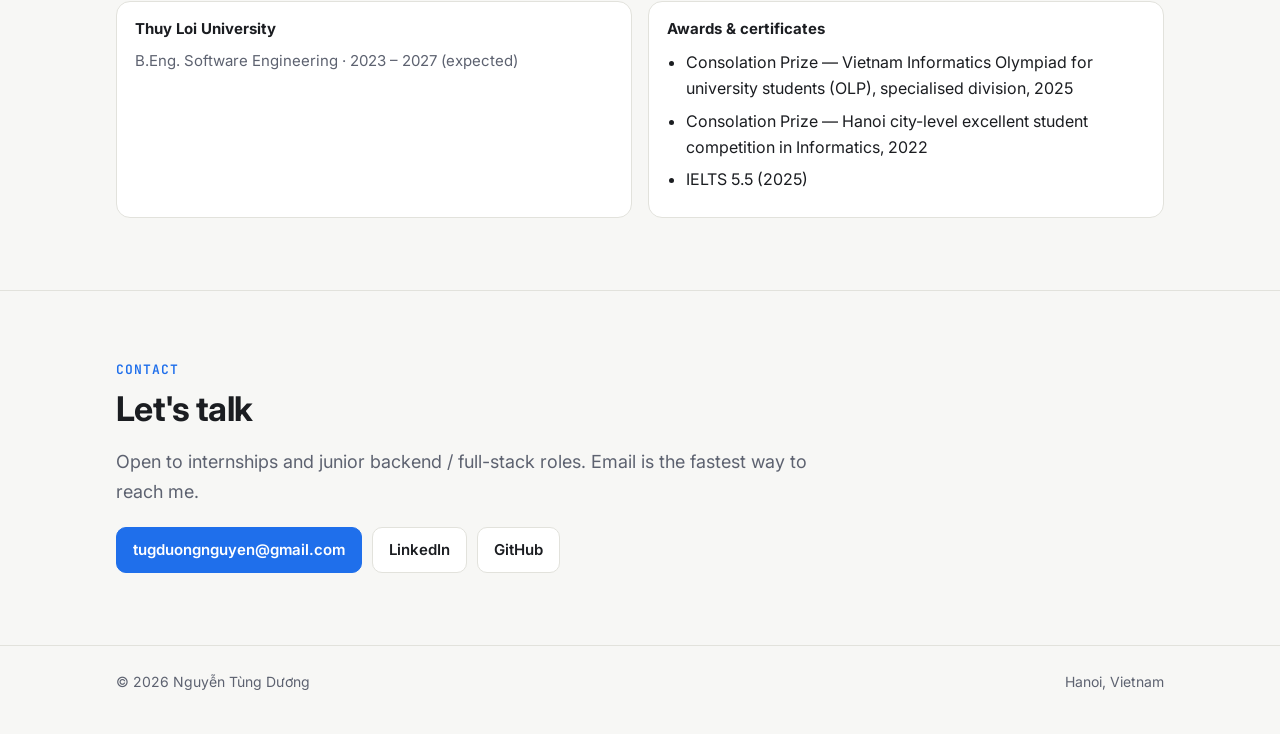
==== commit 6f8e4b6f: "Correct the 11,000+ figure: images via Gemini in ~3.6 days Co-Authored-By: Claude Opus 5.5 <noreply@" ====
--- a/index.html
+++ b/index.html
@@ -75,7 +75,7 @@
         <div class="stat"><b>7</b><span>restaurant branches running my HR system</span></div>
         <div class="stat"><b>620+</b><span>commits on the HR platform</span></div>
         <div class="stat"><b>~110k</b><span>lines of code, 7 months</span></div>
-        <div class="stat"><b>11,000+</b><span>automated AI jobs in 3 days</span></div>
+        <div class="stat"><b>11,000+</b><span>images processed via Gemini in ~3.6 days</span></div>
       </div>
     </div>
   </section>
@@ -164,7 +164,7 @@
           <div class="meta">Dec 2025 – Aug 2026</div>
           <ul>
             <li>Built an “idea-to-video” content pipeline in Python: Streamlit front end, SQLite/RabbitMQ job queue and worker nodes on the office LAN.</li>
-            <li>Wrote multi-profile browser automation (Playwright, Selenium) with retry, queueing and health checks — 11,000+ AI generation jobs processed in 3 days.</li>
+            <li>Wrote multi-profile browser automation (Playwright, Selenium) with retry, queueing and health checks — 11 parallel profiles processed 11,000+ images through Gemini in about 3.6 days.</li>
             <li>Ran WhisperX speech-to-text in Docker on GPU and automated audio–video alignment with FFmpeg scripts.</li>
             <li>Added image-hash quality checks and packaged tools (Docker, batch launchers, simple GUIs) so the non-technical media team could run them alone.</li>
           </ul>
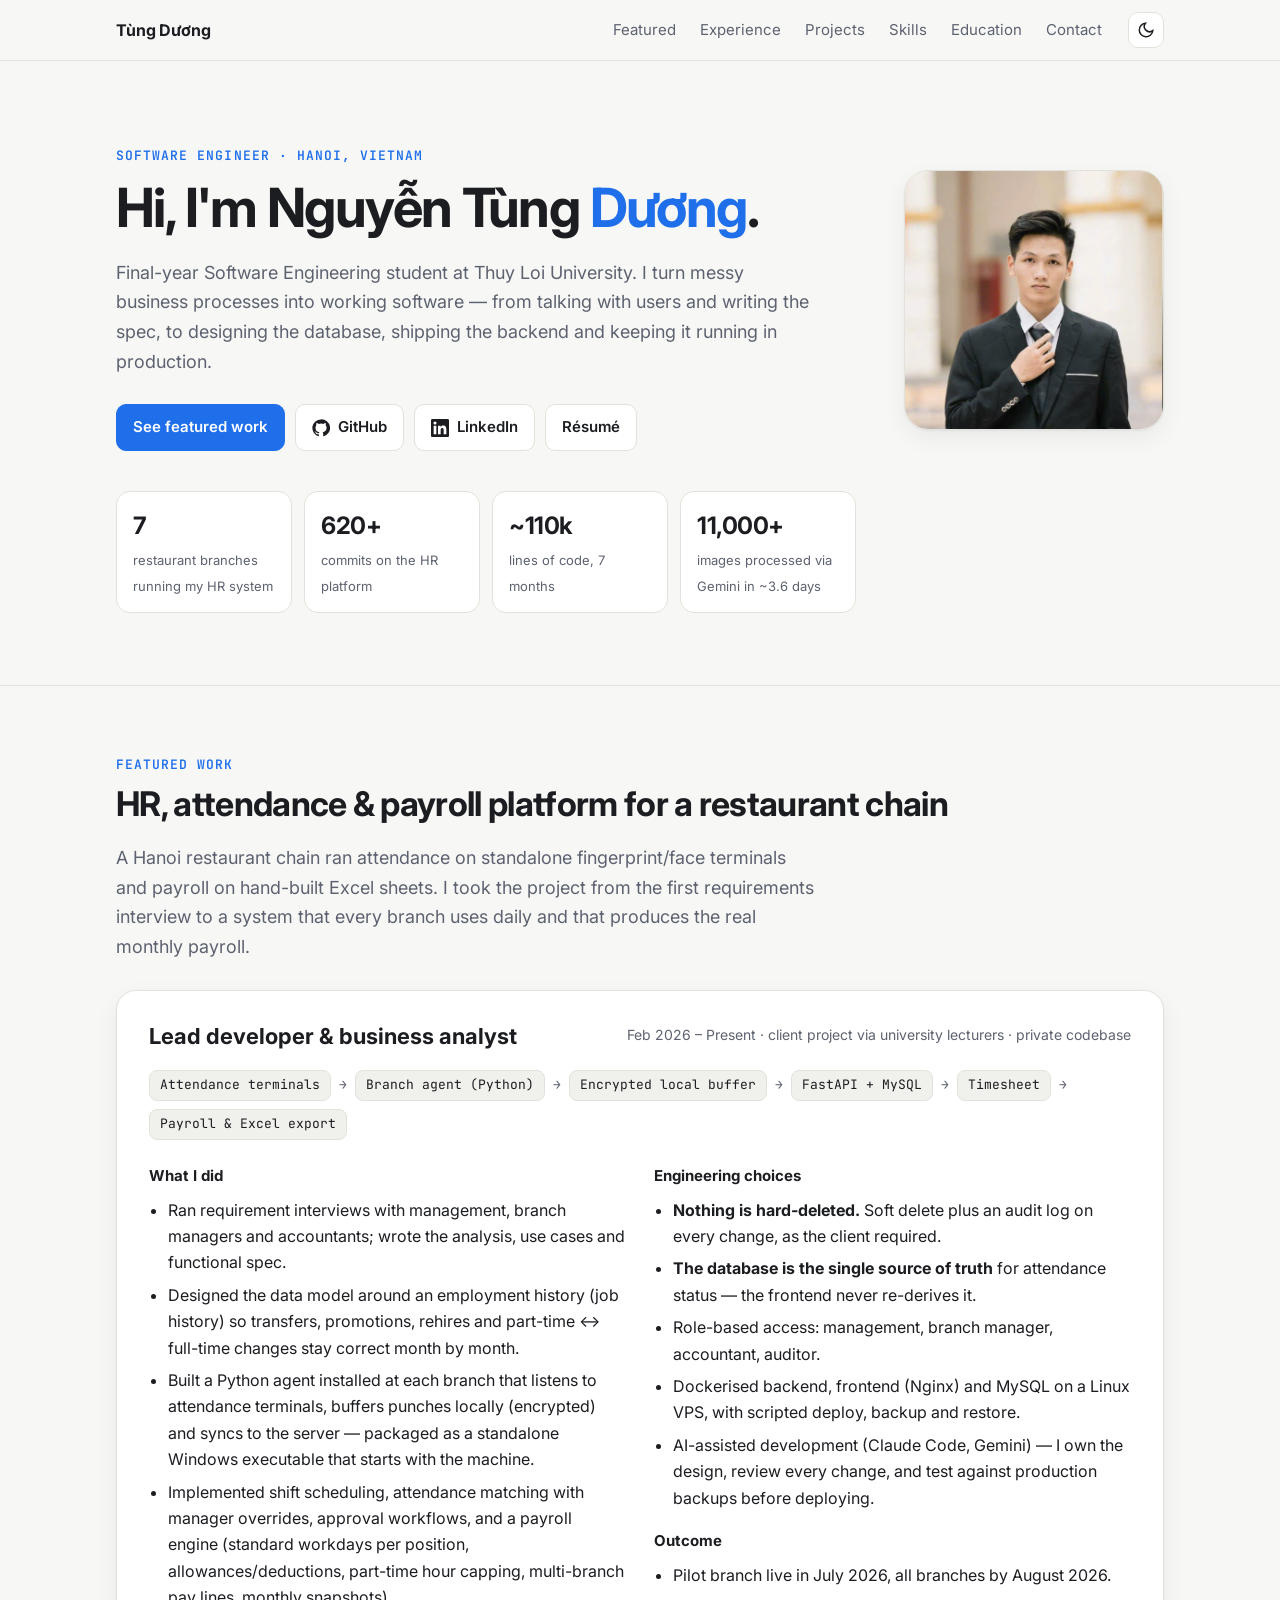
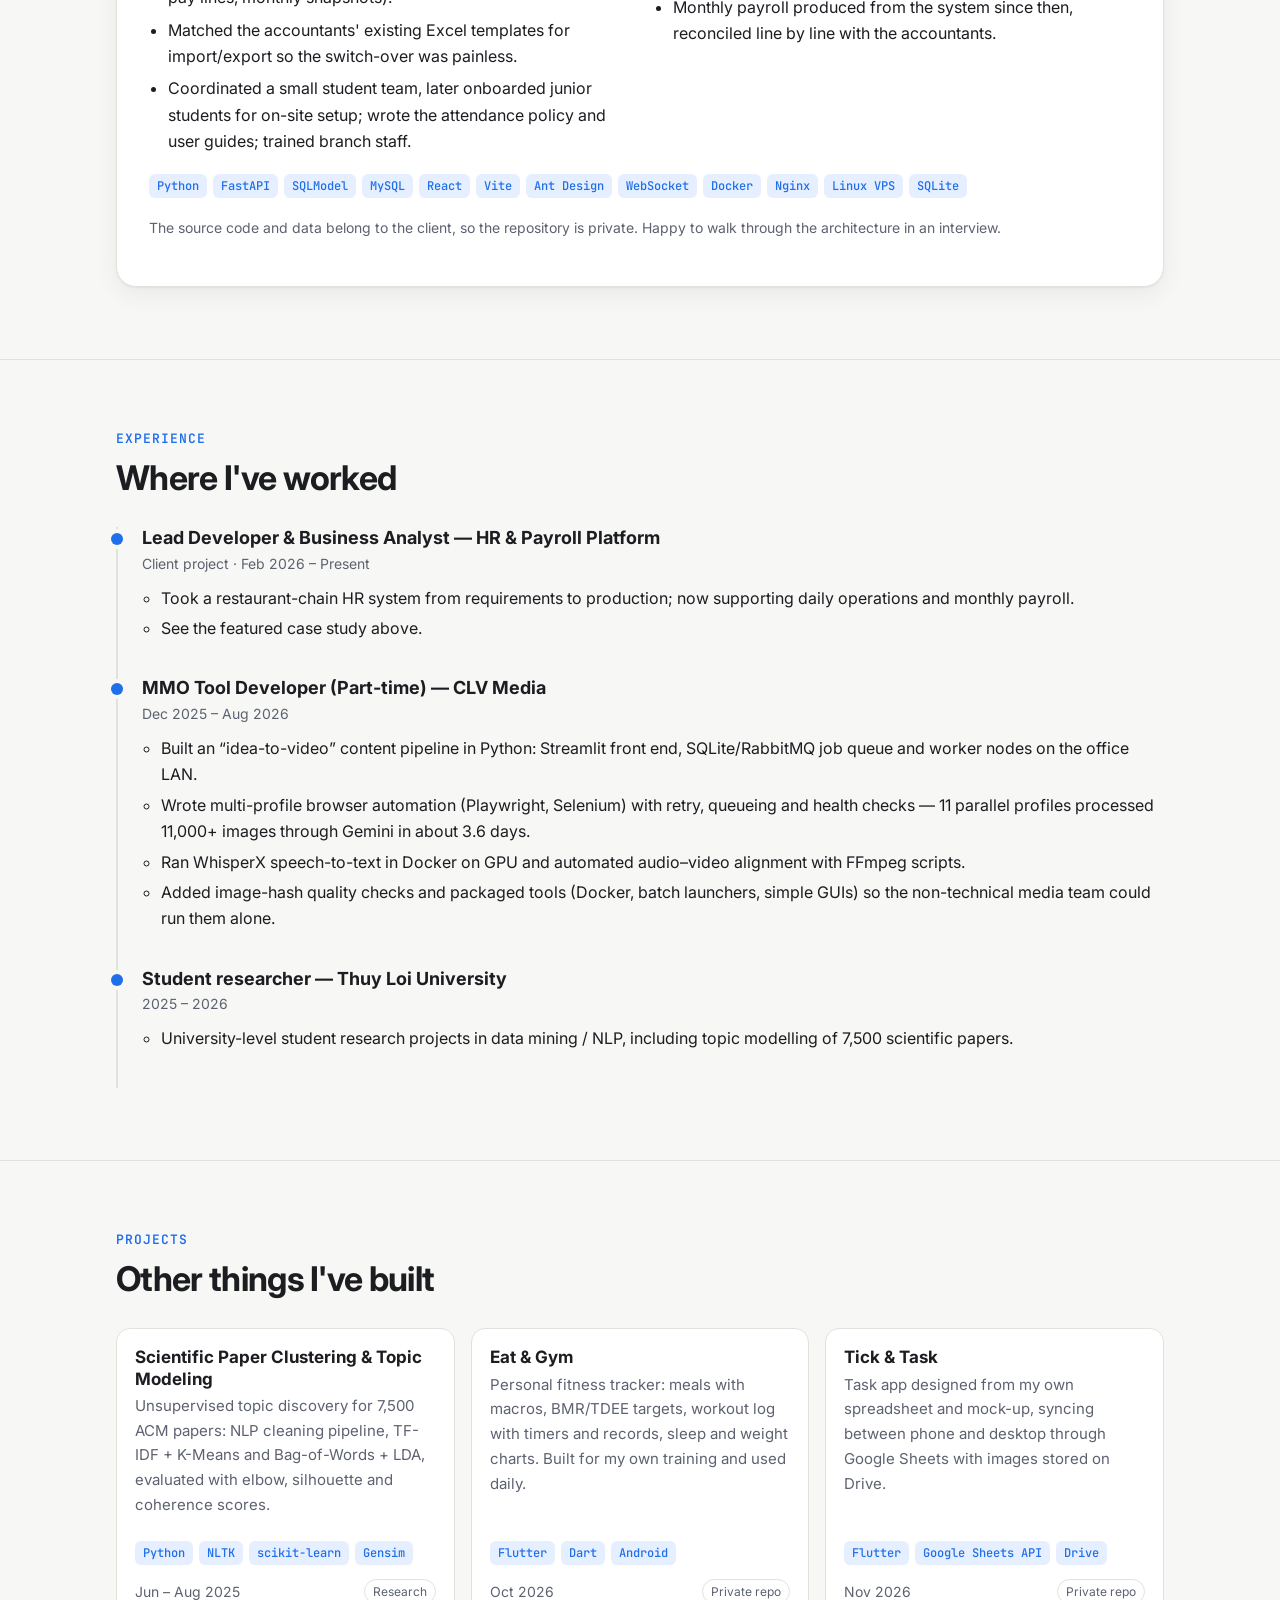
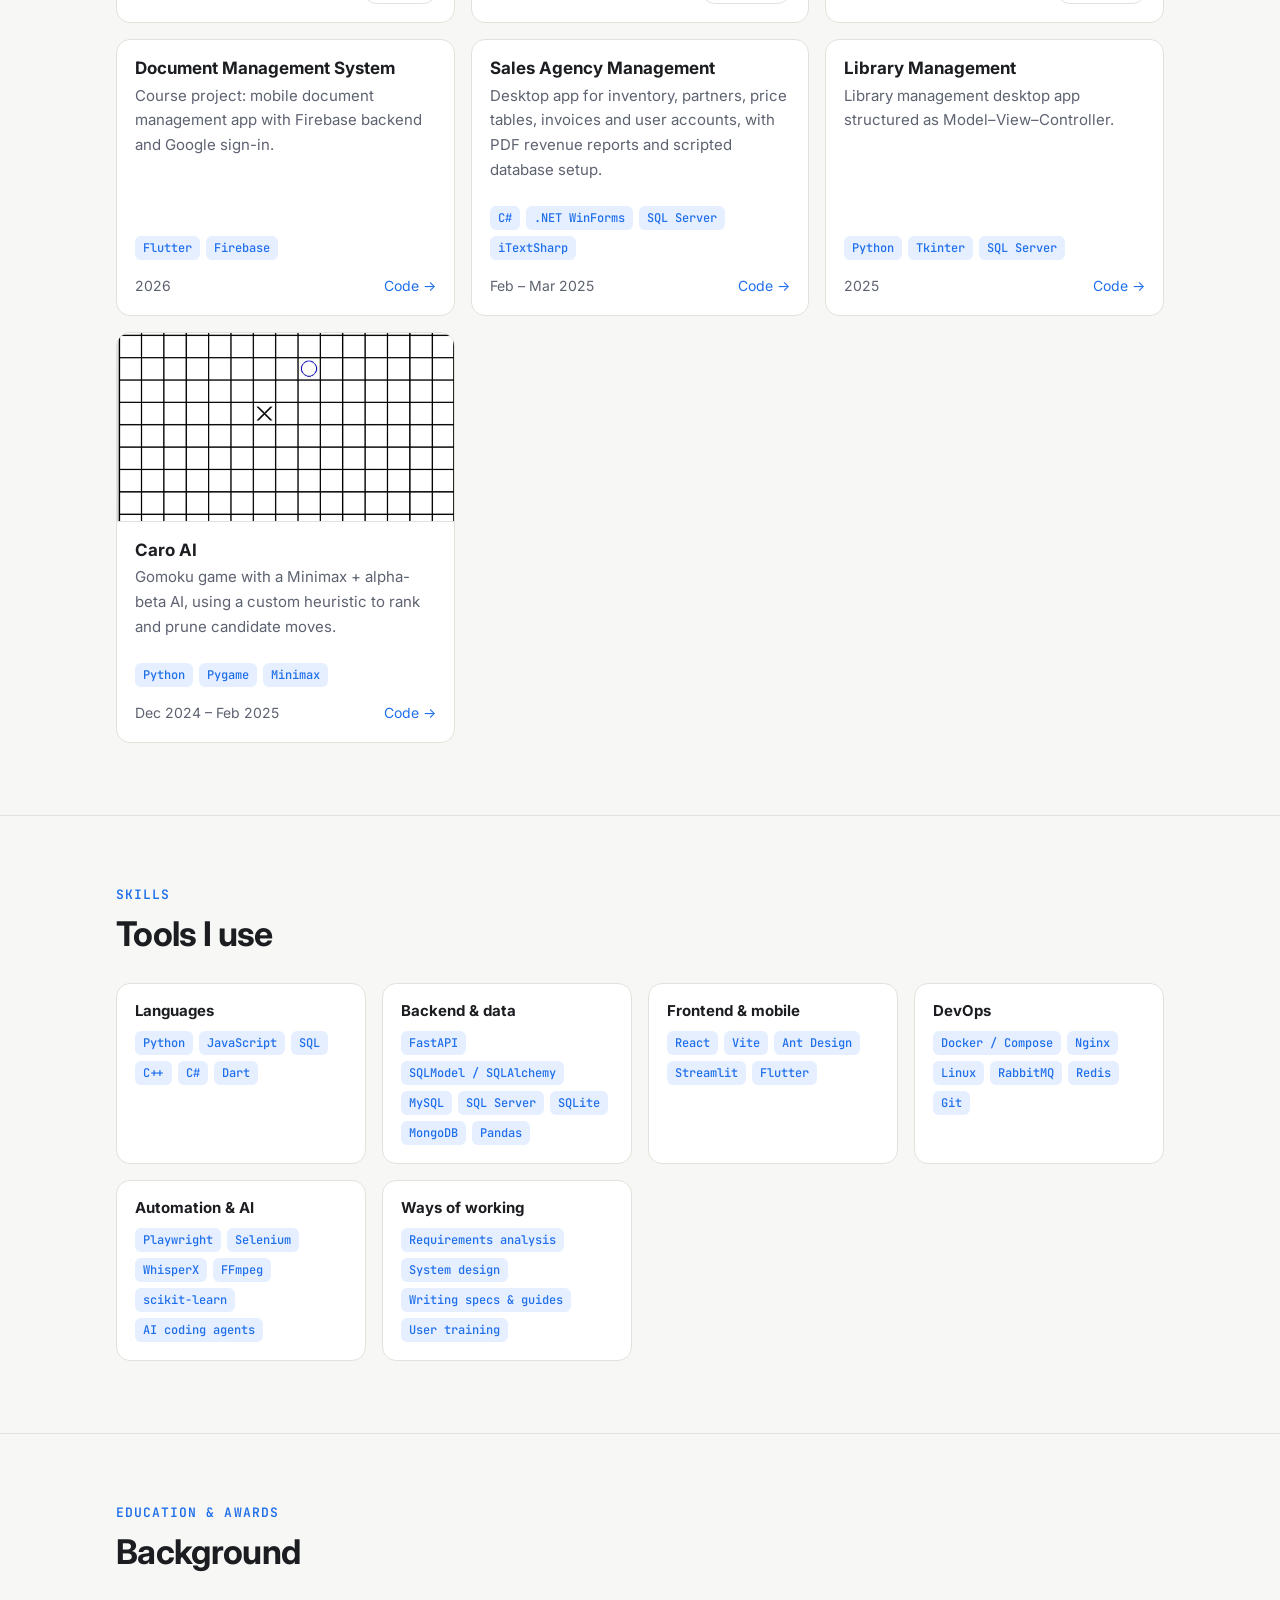
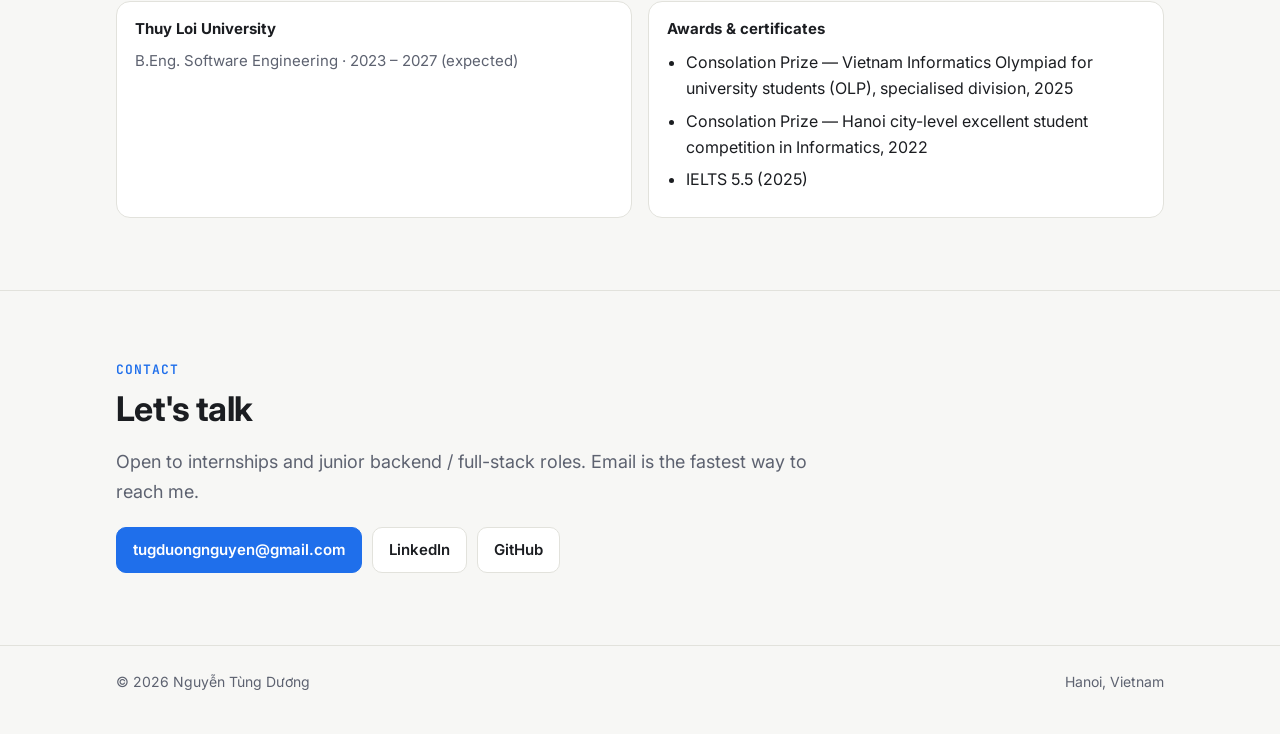
==== commit ab07495f: "Retitle CLV Media role to MMO Tool Developer Co-Authored-By: Claude Opus 5.5 <noreply@anthropic.com>" ====
--- a/index.html
+++ b/index.html
@@ -160,7 +160,7 @@
           </ul>
         </li>
         <li>
-          <h3>Software Engineer (Part-time) — CLV Media</h3>
+          <h3>MMO Tool Developer (Part-time) — CLV Media</h3>
           <div class="meta">Dec 2025 – Aug 2026</div>
           <ul>
             <li>Built an “idea-to-video” content pipeline in Python: Streamlit front end, SQLite/RabbitMQ job queue and worker nodes on the office LAN.</li>
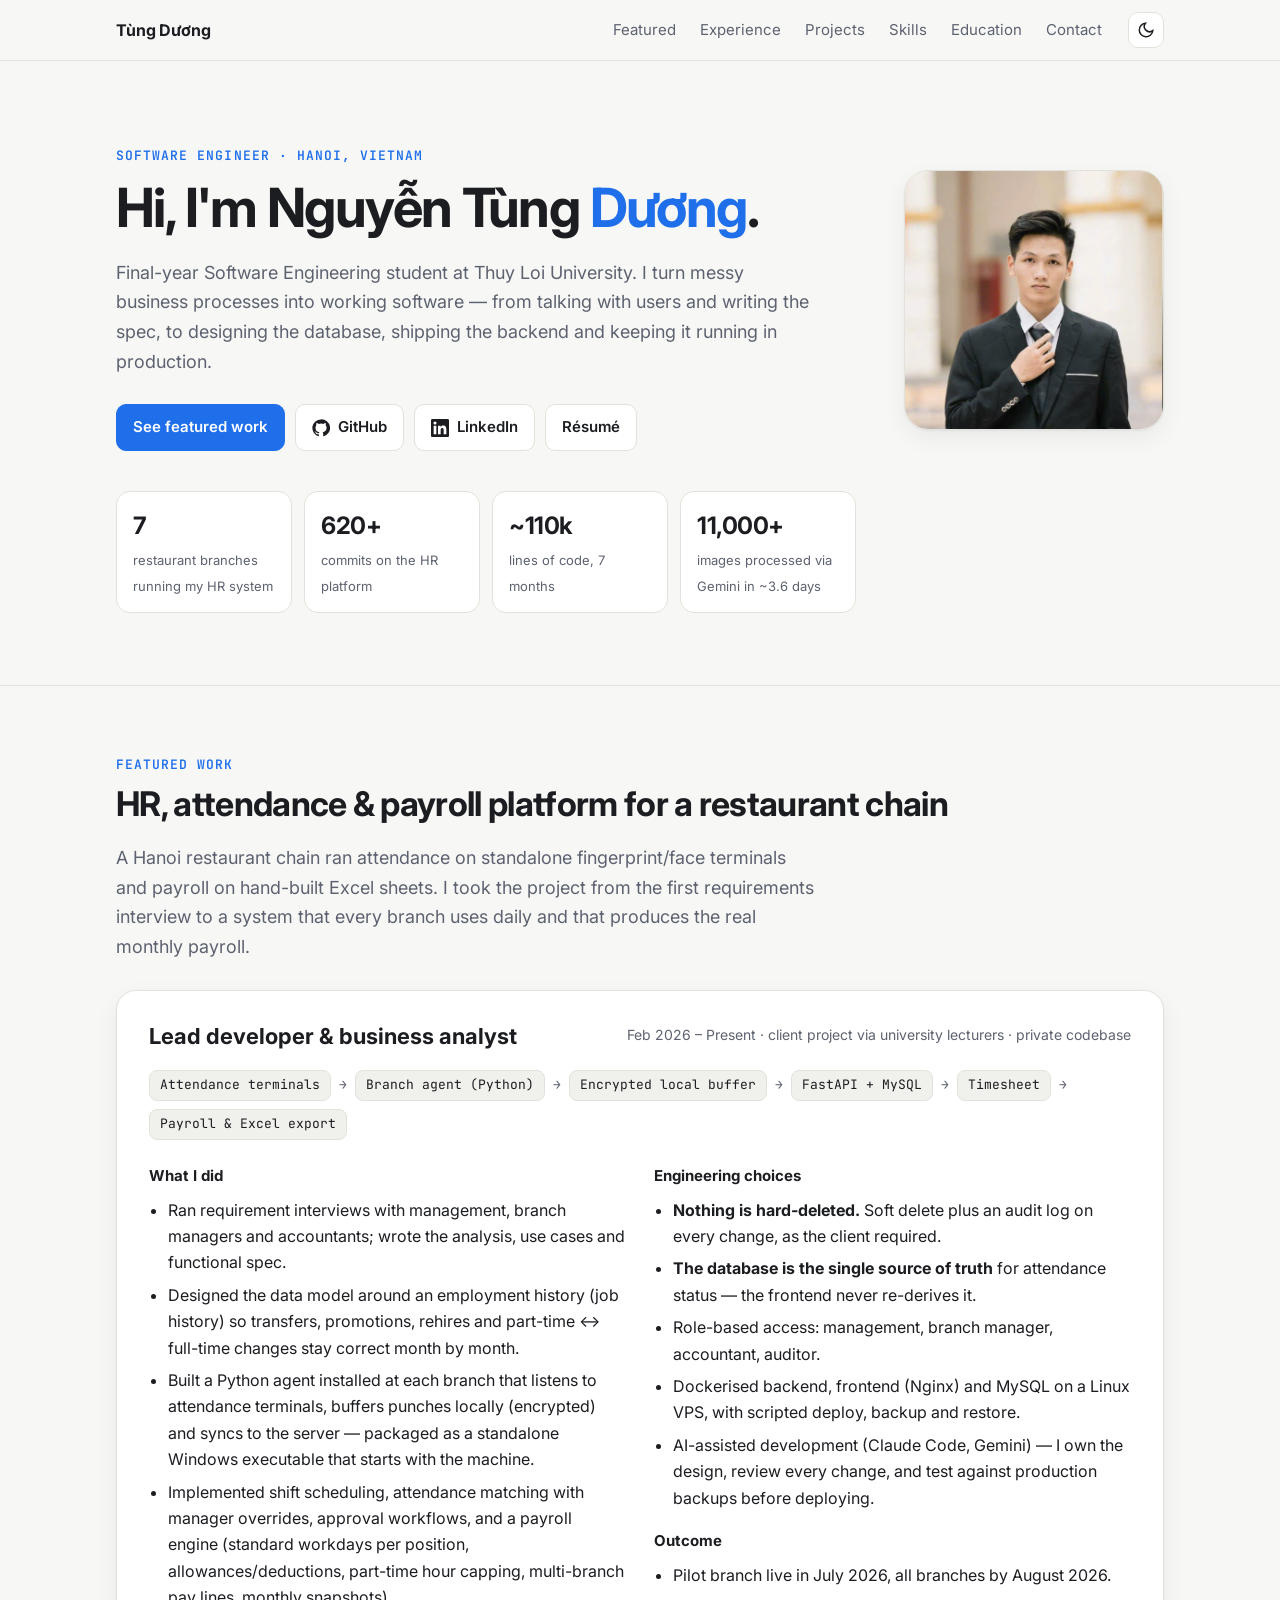
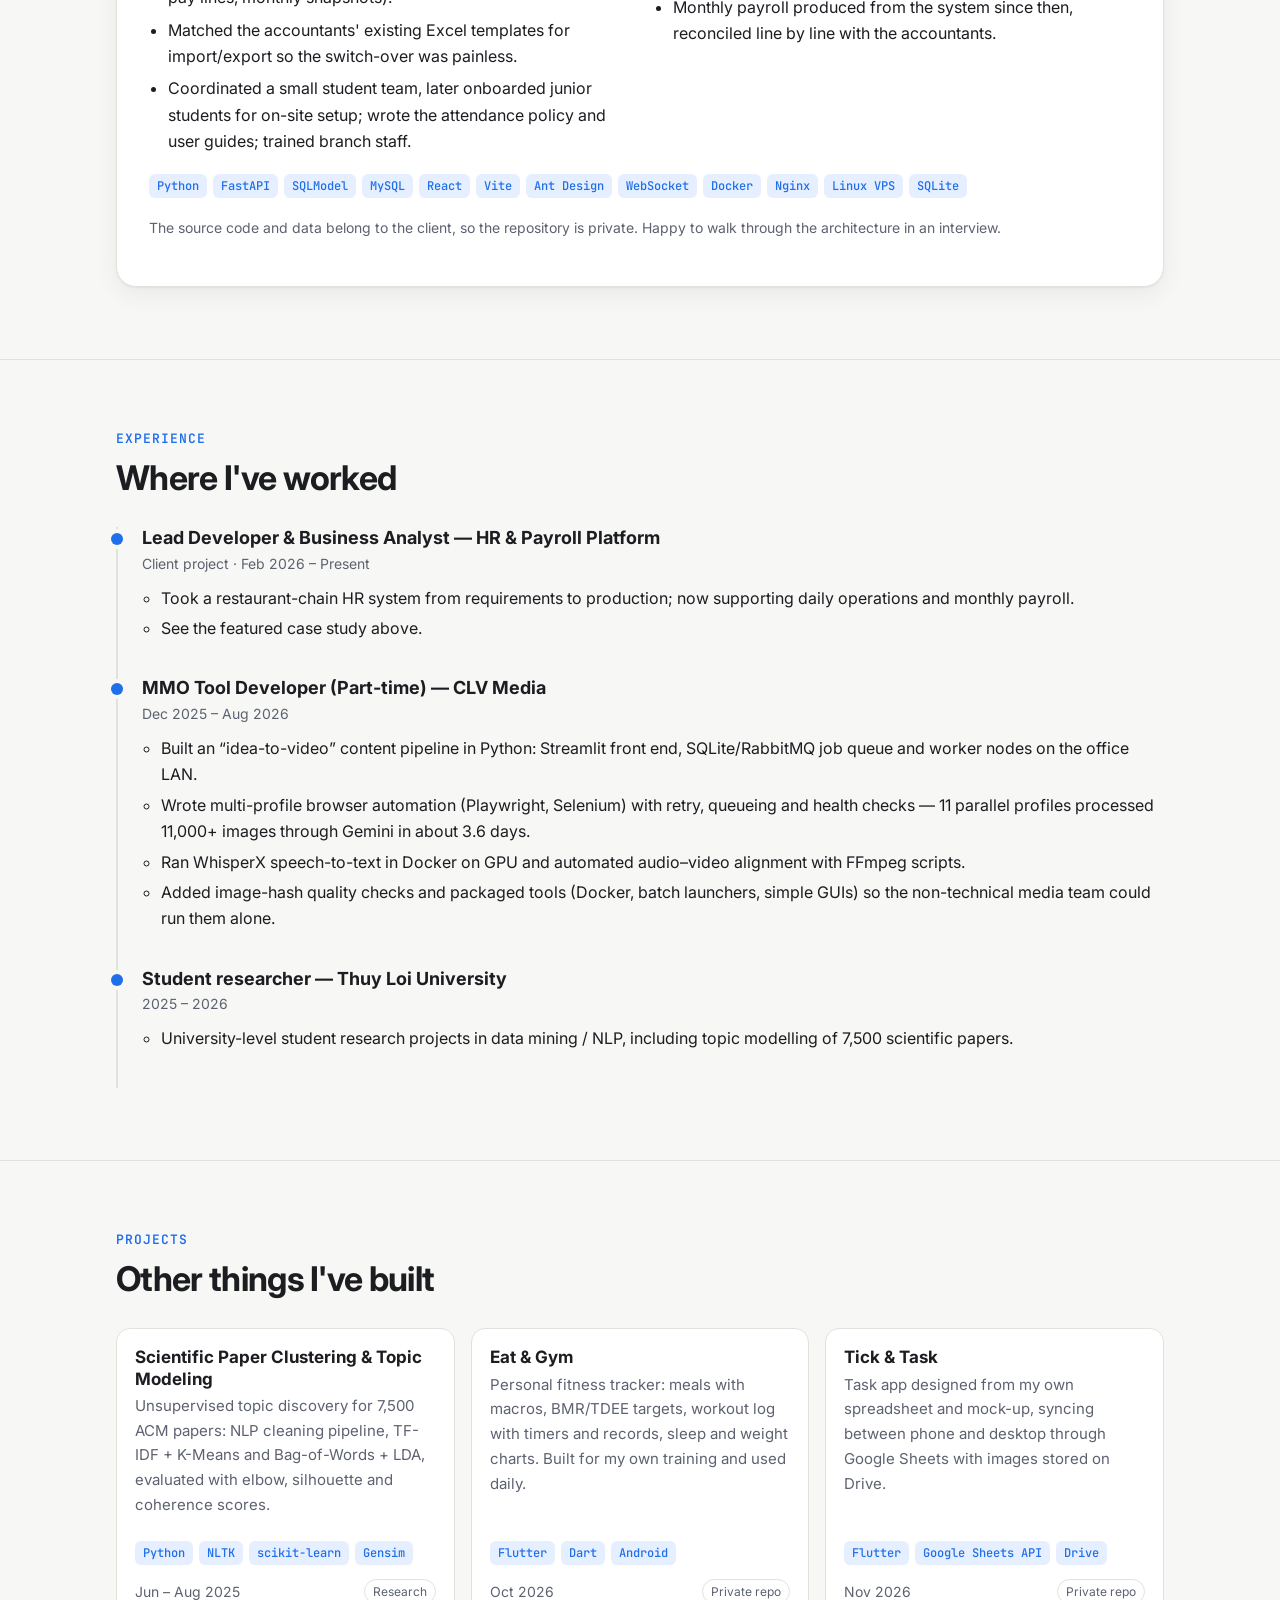
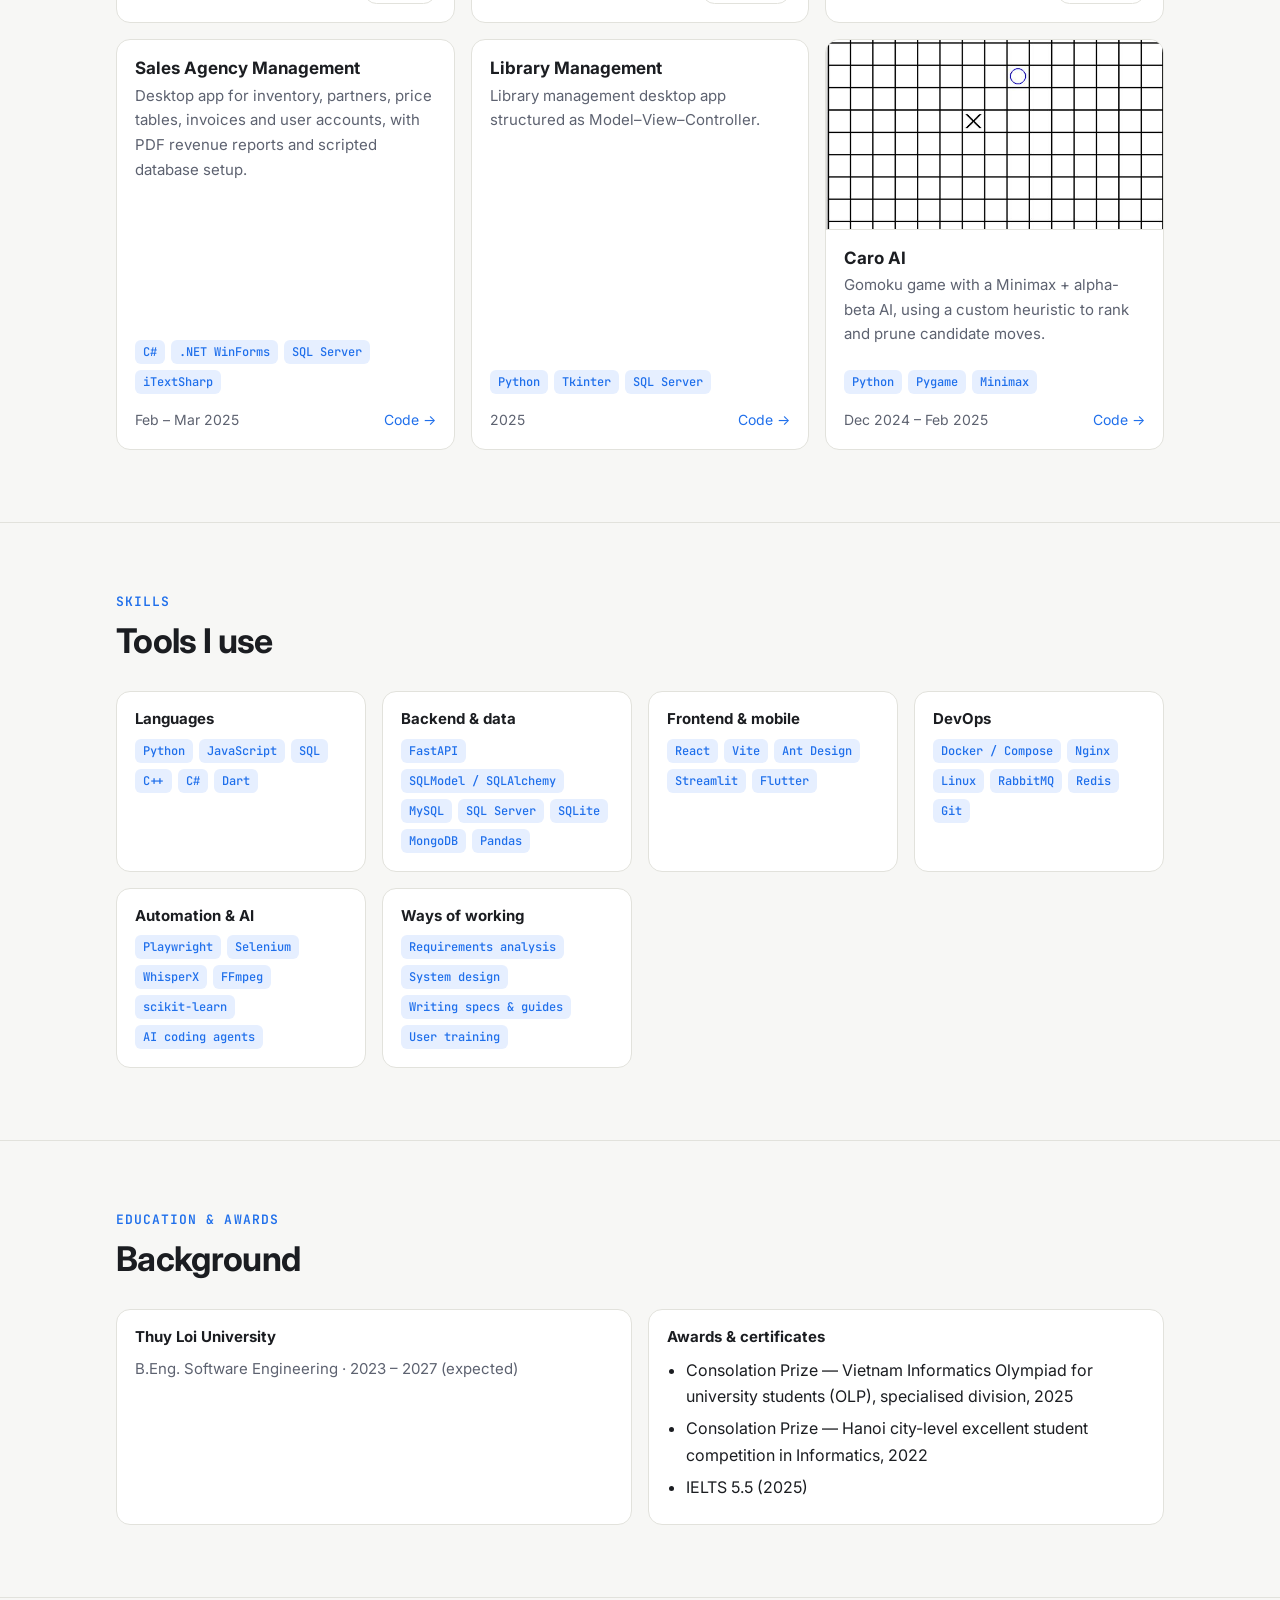
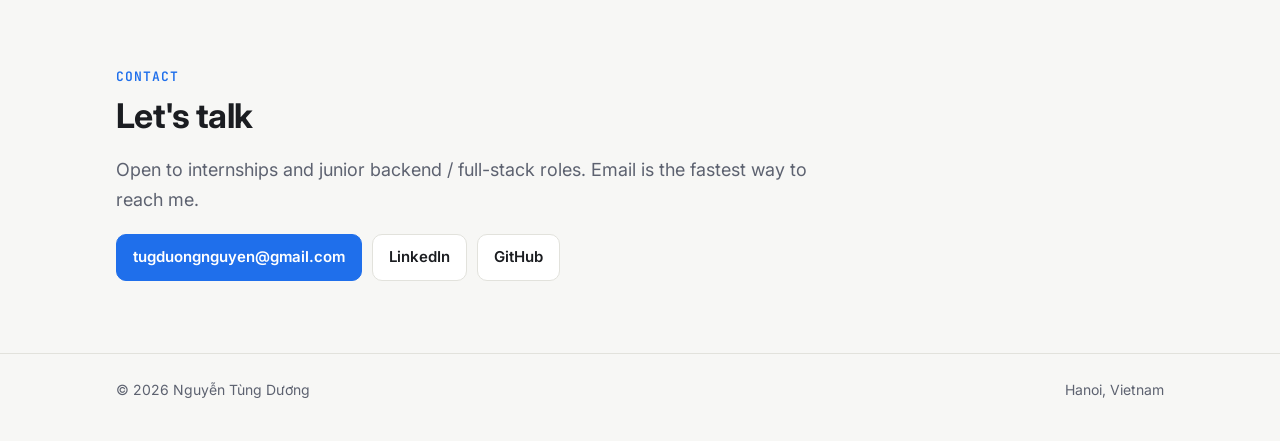
==== commit a9dffdc0: "Remove Document Management System project card Co-Authored-By: Claude Opus 5.5 <noreply@anthropic.co" ====
--- a/index.html
+++ b/index.html
@@ -216,15 +216,6 @@
 
         <article class="card">
           <div class="card-body">
-            <h3>Document Management System</h3>
-            <p>Course project: mobile document management app with Firebase backend and Google sign-in.</p>
-            <div class="tags"><span class="tag">Flutter</span><span class="tag">Firebase</span></div>
-            <div class="card-foot"><span class="meta">2026</span><a href="https://github.com/tugduong57/Document-Management-System---with-Firebase" target="_blank" rel="noopener">Code →</a></div>
-          </div>
-        </article>
-
-        <article class="card">
-          <div class="card-body">
             <h3>Sales Agency Management</h3>
             <p>Desktop app for inventory, partners, price tables, invoices and user accounts, with PDF revenue reports and scripted database setup.</p>
             <div class="tags"><span class="tag">C#</span><span class="tag">.NET WinForms</span><span class="tag">SQL Server</span><span class="tag">iTextSharp</span></div>
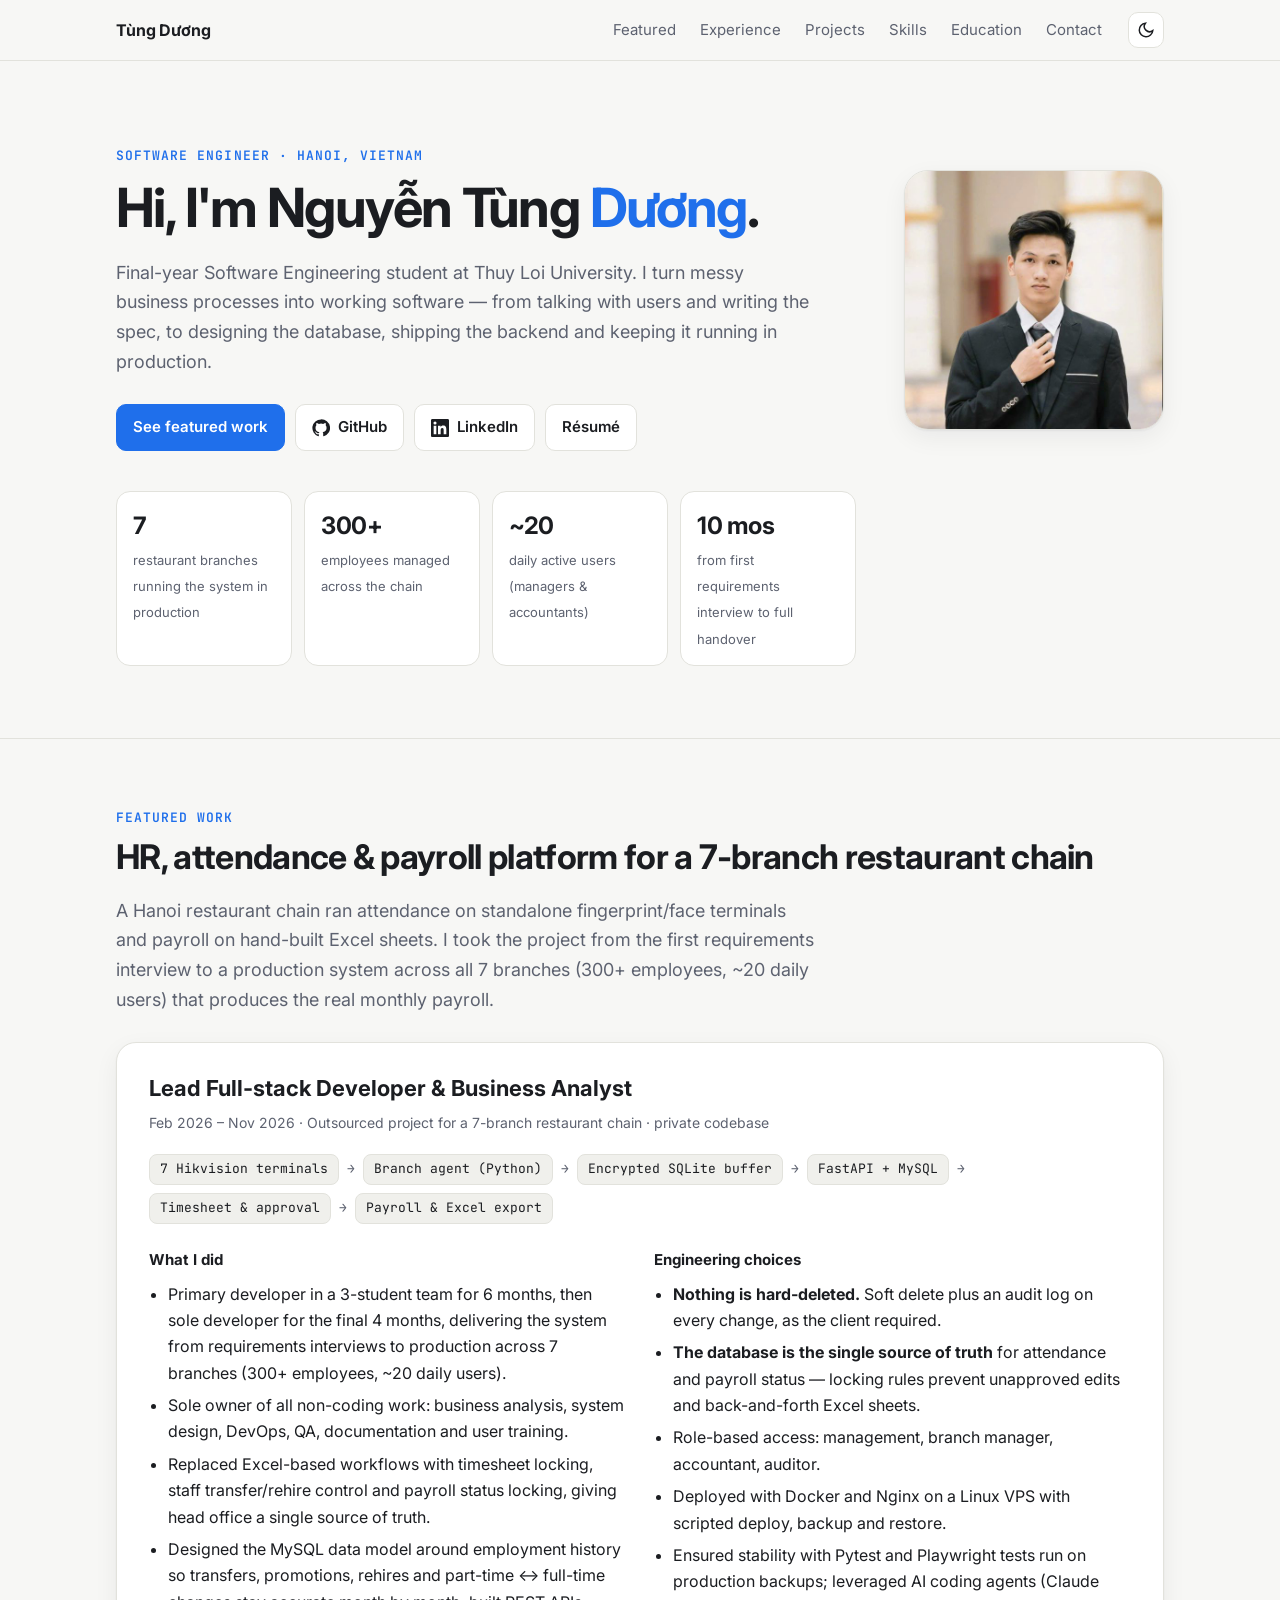
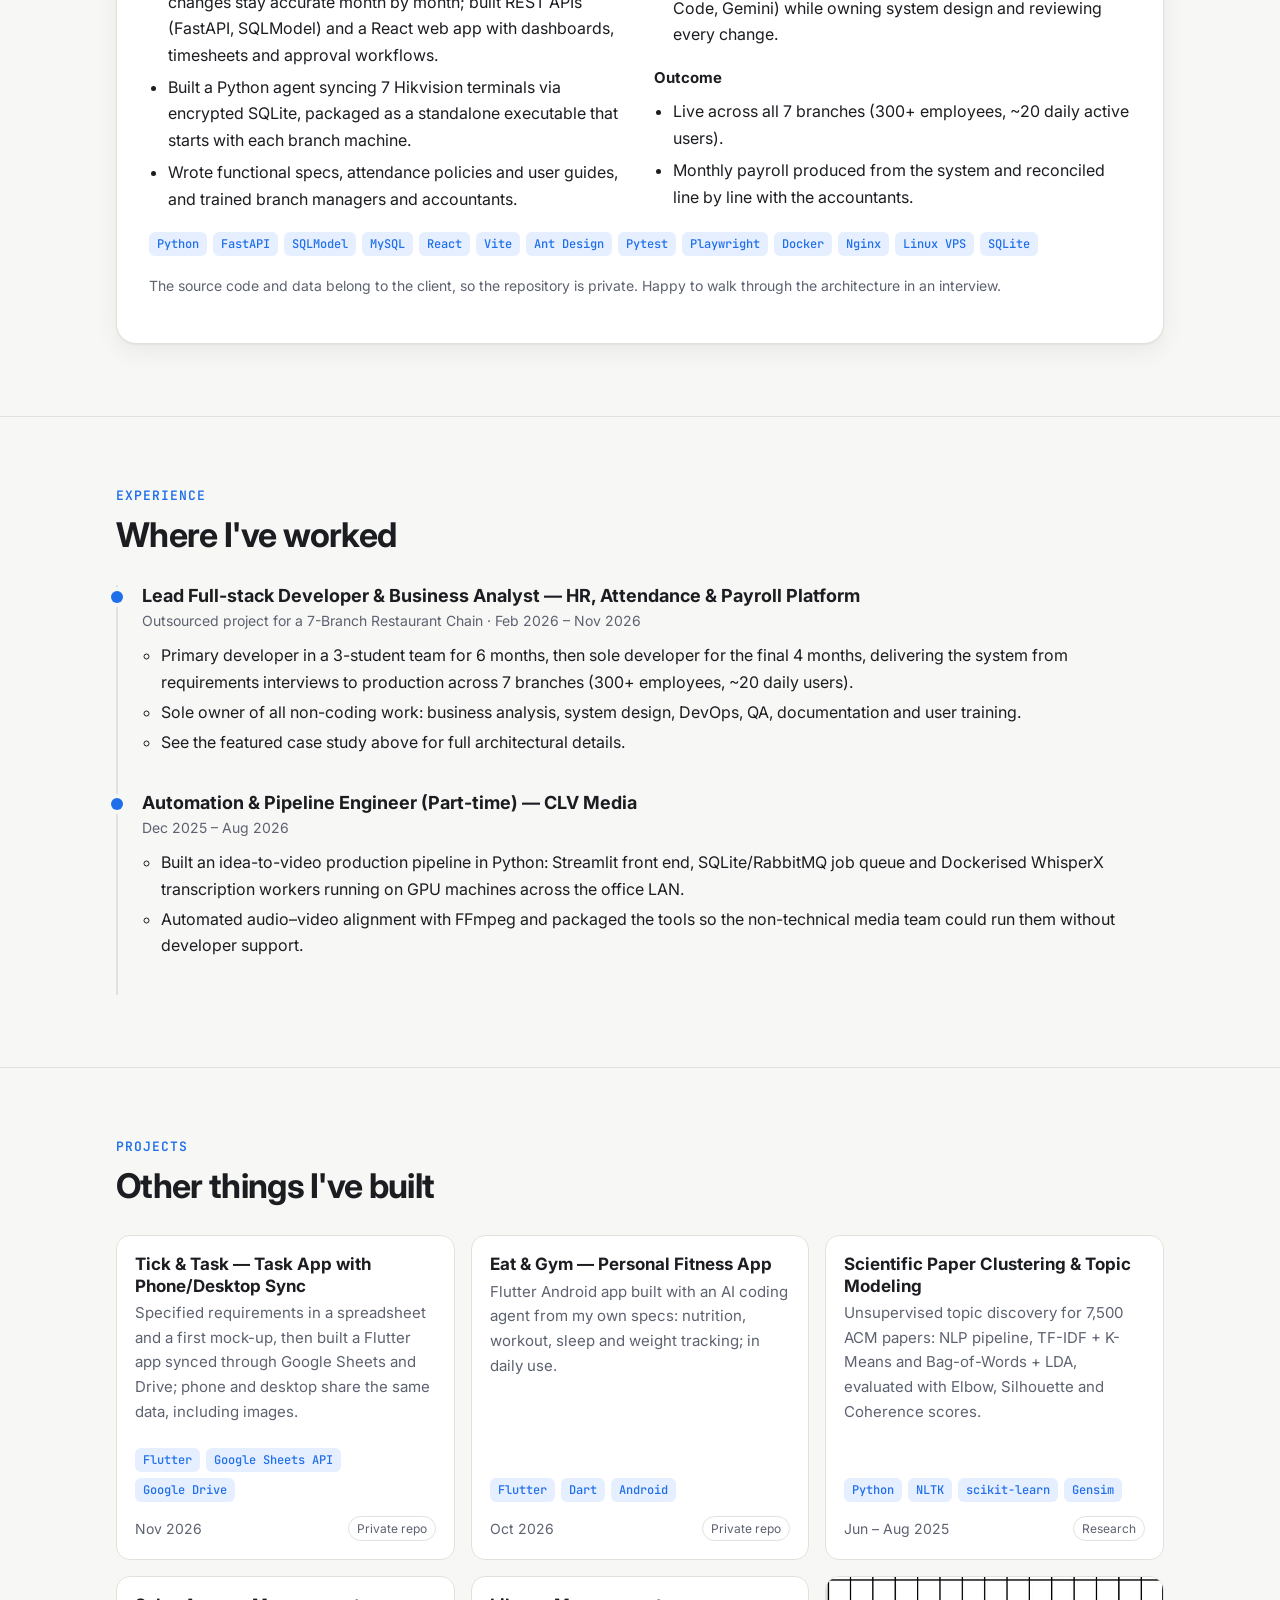
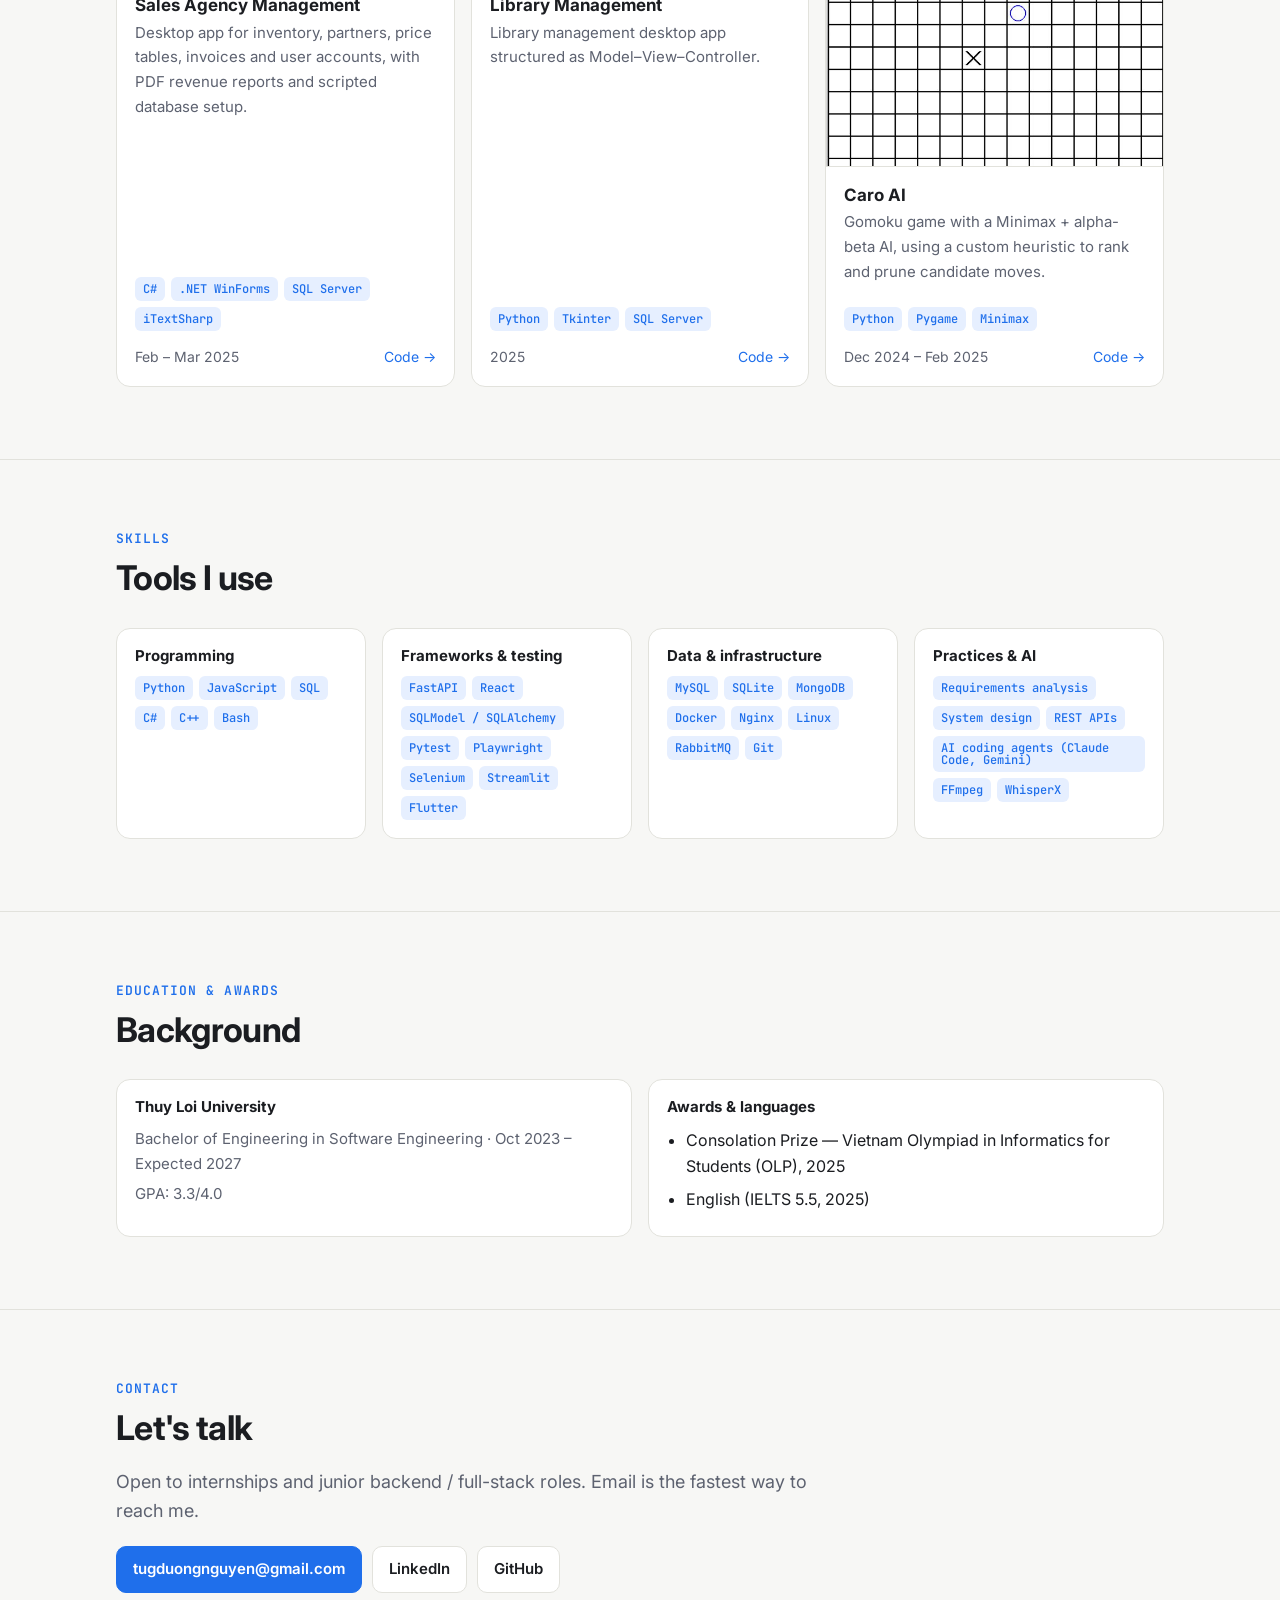
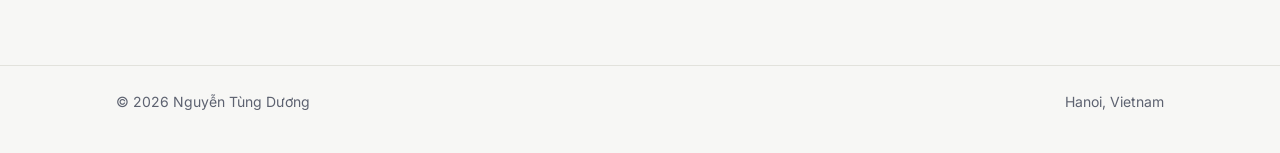
==== commit 102e0733: "Align portfolio content with finalized CV_NguyenTungDuong" ====
--- a/index.html
+++ b/index.html
@@ -72,10 +72,10 @@
     </div>
     <div class="wrap">
       <div class="stats" aria-label="Highlights">
-        <div class="stat"><b>7</b><span>restaurant branches running my HR system</span></div>
-        <div class="stat"><b>620+</b><span>commits on the HR platform</span></div>
-        <div class="stat"><b>~110k</b><span>lines of code, 7 months</span></div>
-        <div class="stat"><b>11,000+</b><span>images processed via Gemini in ~3.6 days</span></div>
+        <div class="stat"><b>7</b><span>restaurant branches running the system in production</span></div>
+        <div class="stat"><b>300+</b><span>employees managed across the chain</span></div>
+        <div class="stat"><b>~20</b><span>daily active users (managers &amp; accountants)</span></div>
+        <div class="stat"><b>10 mos</b><span>from first requirements interview to full handover</span></div>
       </div>
     </div>
   </section>
@@ -84,25 +84,25 @@
   <section id="work">
     <div class="wrap">
       <div class="eyebrow">Featured work</div>
-      <h2 class="section-title">HR, attendance &amp; payroll platform for a restaurant chain</h2>
+      <h2 class="section-title">HR, attendance &amp; payroll platform for a 7-branch restaurant chain</h2>
       <p class="lead">
         A Hanoi restaurant chain ran attendance on standalone fingerprint/face terminals and payroll on
-        hand-built Excel sheets. I took the project from the first requirements interview to a system that
-        every branch uses daily and that produces the real monthly payroll.
+        hand-built Excel sheets. I took the project from the first requirements interview to a production
+        system across all 7 branches (300+ employees, ~20 daily users) that produces the real monthly payroll.
       </p>
 
       <article class="case">
         <div class="case-head">
-          <h3>Lead developer &amp; business analyst</h3>
-          <div class="meta">Feb 2026 – Present · client project via university lecturers · private codebase</div>
+          <h3>Lead Full-stack Developer &amp; Business Analyst</h3>
+          <div class="meta">Feb 2026 – Nov 2026 · Outsourced project for a 7-branch restaurant chain · private codebase</div>
         </div>
 
         <div class="pipeline" aria-label="Data flow">
-          <span>Attendance terminals</span><i>→</i>
+          <span>7 Hikvision terminals</span><i>→</i>
           <span>Branch agent (Python)</span><i>→</i>
-          <span>Encrypted local buffer</span><i>→</i>
+          <span>Encrypted SQLite buffer</span><i>→</i>
           <span>FastAPI + MySQL</span><i>→</i>
-          <span>Timesheet</span><i>→</i>
+          <span>Timesheet &amp; approval</span><i>→</i>
           <span>Payroll &amp; Excel export</span>
         </div>
 
@@ -110,35 +110,35 @@
           <div>
             <h4>What I did</h4>
             <ul>
-              <li>Ran requirement interviews with management, branch managers and accountants; wrote the analysis, use cases and functional spec.</li>
-              <li>Designed the data model around an employment history (job history) so transfers, promotions, rehires and part-time ↔ full-time changes stay correct month by month.</li>
-              <li>Built a Python agent installed at each branch that listens to attendance terminals, buffers punches locally (encrypted) and syncs to the server — packaged as a standalone Windows executable that starts with the machine.</li>
-              <li>Implemented shift scheduling, attendance matching with manager overrides, approval workflows, and a payroll engine (standard workdays per position, allowances/deductions, part-time hour capping, multi-branch pay lines, monthly snapshots).</li>
-              <li>Matched the accountants' existing Excel templates for import/export so the switch-over was painless.</li>
-              <li>Coordinated a small student team, later onboarded junior students for on-site setup; wrote the attendance policy and user guides; trained branch staff.</li>
+              <li>Primary developer in a 3-student team for 6 months, then sole developer for the final 4 months, delivering the system from requirements interviews to production across 7 branches (300+ employees, ~20 daily users).</li>
+              <li>Sole owner of all non-coding work: business analysis, system design, DevOps, QA, documentation and user training.</li>
+              <li>Replaced Excel-based workflows with timesheet locking, staff transfer/rehire control and payroll status locking, giving head office a single source of truth.</li>
+              <li>Designed the MySQL data model around employment history so transfers, promotions, rehires and part-time ↔ full-time changes stay accurate month by month; built REST APIs (FastAPI, SQLModel) and a React web app with dashboards, timesheets and approval workflows.</li>
+              <li>Built a Python agent syncing 7 Hikvision terminals via encrypted SQLite, packaged as a standalone executable that starts with each branch machine.</li>
+              <li>Wrote functional specs, attendance policies and user guides, and trained branch managers and accountants.</li>
             </ul>
           </div>
           <div>
             <h4>Engineering choices</h4>
             <ul>
               <li><b>Nothing is hard-deleted.</b> Soft delete plus an audit log on every change, as the client required.</li>
-              <li><b>The database is the single source of truth</b> for attendance status — the frontend never re-derives it.</li>
+              <li><b>The database is the single source of truth</b> for attendance and payroll status — locking rules prevent unapproved edits and back-and-forth Excel sheets.</li>
               <li>Role-based access: management, branch manager, accountant, auditor.</li>
-              <li>Dockerised backend, frontend (Nginx) and MySQL on a Linux VPS, with scripted deploy, backup and restore.</li>
-              <li>AI-assisted development (Claude Code, Gemini) — I own the design, review every change, and test against production backups before deploying.</li>
+              <li>Deployed with Docker and Nginx on a Linux VPS with scripted deploy, backup and restore.</li>
+              <li>Ensured stability with Pytest and Playwright tests run on production backups; leveraged AI coding agents (Claude Code, Gemini) while owning system design and reviewing every change.</li>
             </ul>
             <h4 style="margin-top:18px">Outcome</h4>
             <ul>
-              <li>Pilot branch live in July 2026, all branches by August 2026.</li>
-              <li>Monthly payroll produced from the system since then, reconciled line by line with the accountants.</li>
+              <li>Live across all 7 branches (300+ employees, ~20 daily active users).</li>
+              <li>Monthly payroll produced from the system and reconciled line by line with the accountants.</li>
             </ul>
           </div>
         </div>
 
         <div class="tags">
           <span class="tag">Python</span><span class="tag">FastAPI</span><span class="tag">SQLModel</span><span class="tag">MySQL</span>
-          <span class="tag">React</span><span class="tag">Vite</span><span class="tag">Ant Design</span><span class="tag">WebSocket</span>
-          <span class="tag">Docker</span><span class="tag">Nginx</span><span class="tag">Linux VPS</span><span class="tag">SQLite</span>
+          <span class="tag">React</span><span class="tag">Vite</span><span class="tag">Ant Design</span><span class="tag">Pytest</span>
+          <span class="tag">Playwright</span><span class="tag">Docker</span><span class="tag">Nginx</span><span class="tag">Linux VPS</span><span class="tag">SQLite</span>
         </div>
         <p class="note">The source code and data belong to the client, so the repository is private. Happy to walk through the architecture in an interview.</p>
       </article>
@@ -152,28 +152,20 @@
       <h2 class="section-title">Where I've worked</h2>
       <ol class="timeline">
         <li>
-          <h3>Lead Developer &amp; Business Analyst — HR &amp; Payroll Platform</h3>
-          <div class="meta">Client project · Feb 2026 – Present</div>
+          <h3>Lead Full-stack Developer &amp; Business Analyst — HR, Attendance &amp; Payroll Platform</h3>
+          <div class="meta">Outsourced project for a 7-Branch Restaurant Chain · Feb 2026 – Nov 2026</div>
           <ul>
-            <li>Took a restaurant-chain HR system from requirements to production; now supporting daily operations and monthly payroll.</li>
-            <li>See the featured case study above.</li>
+            <li>Primary developer in a 3-student team for 6 months, then sole developer for the final 4 months, delivering the system from requirements interviews to production across 7 branches (300+ employees, ~20 daily users).</li>
+            <li>Sole owner of all non-coding work: business analysis, system design, DevOps, QA, documentation and user training.</li>
+            <li>See the featured case study above for full architectural details.</li>
           </ul>
         </li>
         <li>
-          <h3>MMO Tool Developer (Part-time) — CLV Media</h3>
+          <h3>Automation &amp; Pipeline Engineer (Part-time) — CLV Media</h3>
           <div class="meta">Dec 2025 – Aug 2026</div>
           <ul>
-            <li>Built an “idea-to-video” content pipeline in Python: Streamlit front end, SQLite/RabbitMQ job queue and worker nodes on the office LAN.</li>
-            <li>Wrote multi-profile browser automation (Playwright, Selenium) with retry, queueing and health checks — 11 parallel profiles processed 11,000+ images through Gemini in about 3.6 days.</li>
-            <li>Ran WhisperX speech-to-text in Docker on GPU and automated audio–video alignment with FFmpeg scripts.</li>
-            <li>Added image-hash quality checks and packaged tools (Docker, batch launchers, simple GUIs) so the non-technical media team could run them alone.</li>
-          </ul>
-        </li>
-        <li>
-          <h3>Student researcher — Thuy Loi University</h3>
-          <div class="meta">2025 – 2026</div>
-          <ul>
-            <li>University-level student research projects in data mining / NLP, including topic modelling of 7,500 scientific papers.</li>
+            <li>Built an idea-to-video production pipeline in Python: Streamlit front end, SQLite/RabbitMQ job queue and Dockerised WhisperX transcription workers running on GPU machines across the office LAN.</li>
+            <li>Automated audio–video alignment with FFmpeg and packaged the tools so the non-technical media team could run them without developer support.</li>
           </ul>
         </li>
       </ol>
@@ -189,28 +181,28 @@
 
         <article class="card">
           <div class="card-body">
+            <h3>Tick &amp; Task — Task App with Phone/Desktop Sync</h3>
+            <p>Specified requirements in a spreadsheet and a first mock-up, then built a Flutter app synced through Google Sheets and Drive; phone and desktop share the same data, including images.</p>
+            <div class="tags"><span class="tag">Flutter</span><span class="tag">Google Sheets API</span><span class="tag">Google Drive</span></div>
+            <div class="card-foot"><span class="meta">Nov 2026</span><span class="badge">Private repo</span></div>
+          </div>
+        </article>
+
+        <article class="card">
+          <div class="card-body">
+            <h3>Eat &amp; Gym — Personal Fitness App</h3>
+            <p>Flutter Android app built with an AI coding agent from my own specs: nutrition, workout, sleep and weight tracking; in daily use.</p>
+            <div class="tags"><span class="tag">Flutter</span><span class="tag">Dart</span><span class="tag">Android</span></div>
+            <div class="card-foot"><span class="meta">Oct 2026</span><span class="badge">Private repo</span></div>
+          </div>
+        </article>
+
+        <article class="card">
+          <div class="card-body">
             <h3>Scientific Paper Clustering &amp; Topic Modeling</h3>
-            <p>Unsupervised topic discovery for 7,500 ACM papers: NLP cleaning pipeline, TF-IDF + K-Means and Bag-of-Words + LDA, evaluated with elbow, silhouette and coherence scores.</p>
+            <p>Unsupervised topic discovery for 7,500 ACM papers: NLP pipeline, TF-IDF + K-Means and Bag-of-Words + LDA, evaluated with Elbow, Silhouette and Coherence scores.</p>
             <div class="tags"><span class="tag">Python</span><span class="tag">NLTK</span><span class="tag">scikit-learn</span><span class="tag">Gensim</span></div>
             <div class="card-foot"><span class="meta">Jun – Aug 2025</span><span class="badge">Research</span></div>
-          </div>
-        </article>
-
-        <article class="card">
-          <div class="card-body">
-            <h3>Eat &amp; Gym</h3>
-            <p>Personal fitness tracker: meals with macros, BMR/TDEE targets, workout log with timers and records, sleep and weight charts. Built for my own training and used daily.</p>
-            <div class="tags"><span class="tag">Flutter</span><span class="tag">Dart</span><span class="tag">Android</span></div>
-            <div class="card-foot"><span class="meta">Oct 2026</span><span class="badge">Private repo</span></div>
-          </div>
-        </article>
-
-        <article class="card">
-          <div class="card-body">
-            <h3>Tick &amp; Task</h3>
-            <p>Task app designed from my own spreadsheet and mock-up, syncing between phone and desktop through Google Sheets with images stored on Drive.</p>
-            <div class="tags"><span class="tag">Flutter</span><span class="tag">Google Sheets API</span><span class="tag">Drive</span></div>
-            <div class="card-foot"><span class="meta">Nov 2026</span><span class="badge">Private repo</span></div>
           </div>
         </article>
 
@@ -252,12 +244,10 @@
       <div class="eyebrow">Skills</div>
       <h2 class="section-title">Tools I use</h2>
       <div class="skills">
-        <div class="skill"><h3>Languages</h3><div class="tags"><span class="tag">Python</span><span class="tag">JavaScript</span><span class="tag">SQL</span><span class="tag">C++</span><span class="tag">C#</span><span class="tag">Dart</span></div></div>
-        <div class="skill"><h3>Backend &amp; data</h3><div class="tags"><span class="tag">FastAPI</span><span class="tag">SQLModel / SQLAlchemy</span><span class="tag">MySQL</span><span class="tag">SQL Server</span><span class="tag">SQLite</span><span class="tag">MongoDB</span><span class="tag">Pandas</span></div></div>
-        <div class="skill"><h3>Frontend &amp; mobile</h3><div class="tags"><span class="tag">React</span><span class="tag">Vite</span><span class="tag">Ant Design</span><span class="tag">Streamlit</span><span class="tag">Flutter</span></div></div>
-        <div class="skill"><h3>DevOps</h3><div class="tags"><span class="tag">Docker / Compose</span><span class="tag">Nginx</span><span class="tag">Linux</span><span class="tag">RabbitMQ</span><span class="tag">Redis</span><span class="tag">Git</span></div></div>
-        <div class="skill"><h3>Automation &amp; AI</h3><div class="tags"><span class="tag">Playwright</span><span class="tag">Selenium</span><span class="tag">WhisperX</span><span class="tag">FFmpeg</span><span class="tag">scikit-learn</span><span class="tag">AI coding agents</span></div></div>
-        <div class="skill"><h3>Ways of working</h3><div class="tags"><span class="tag">Requirements analysis</span><span class="tag">System design</span><span class="tag">Writing specs &amp; guides</span><span class="tag">User training</span></div></div>
+        <div class="skill"><h3>Programming</h3><div class="tags"><span class="tag">Python</span><span class="tag">JavaScript</span><span class="tag">SQL</span><span class="tag">C#</span><span class="tag">C++</span><span class="tag">Bash</span></div></div>
+        <div class="skill"><h3>Frameworks &amp; testing</h3><div class="tags"><span class="tag">FastAPI</span><span class="tag">React</span><span class="tag">SQLModel / SQLAlchemy</span><span class="tag">Pytest</span><span class="tag">Playwright</span><span class="tag">Selenium</span><span class="tag">Streamlit</span><span class="tag">Flutter</span></div></div>
+        <div class="skill"><h3>Data &amp; infrastructure</h3><div class="tags"><span class="tag">MySQL</span><span class="tag">SQLite</span><span class="tag">MongoDB</span><span class="tag">Docker</span><span class="tag">Nginx</span><span class="tag">Linux</span><span class="tag">RabbitMQ</span><span class="tag">Git</span></div></div>
+        <div class="skill"><h3>Practices &amp; AI</h3><div class="tags"><span class="tag">Requirements analysis</span><span class="tag">System design</span><span class="tag">REST APIs</span><span class="tag">AI coding agents (Claude Code, Gemini)</span><span class="tag">FFmpeg</span><span class="tag">WhisperX</span></div></div>
       </div>
     </div>
   </section>
@@ -270,14 +260,14 @@
       <div class="edu">
         <div class="skill">
           <h3>Thuy Loi University</h3>
-          <p>B.Eng. Software Engineering · 2023 – 2027 (expected)</p>
+          <p>Bachelor of Engineering in Software Engineering · Oct 2023 – Expected 2027</p>
+          <p style="margin-top:6px">GPA: 3.3/4.0</p>
         </div>
         <div class="skill">
-          <h3>Awards &amp; certificates</h3>
+          <h3>Awards &amp; languages</h3>
           <ul>
-            <li>Consolation Prize — Vietnam Informatics Olympiad for university students (OLP), specialised division, 2025</li>
-            <li>Consolation Prize — Hanoi city-level excellent student competition in Informatics, 2022</li>
-            <li>IELTS 5.5 (2025)</li>
+            <li>Consolation Prize — Vietnam Olympiad in Informatics for Students (OLP), 2025</li>
+            <li>English (IELTS 5.5, 2025)</li>
           </ul>
         </div>
       </div>
